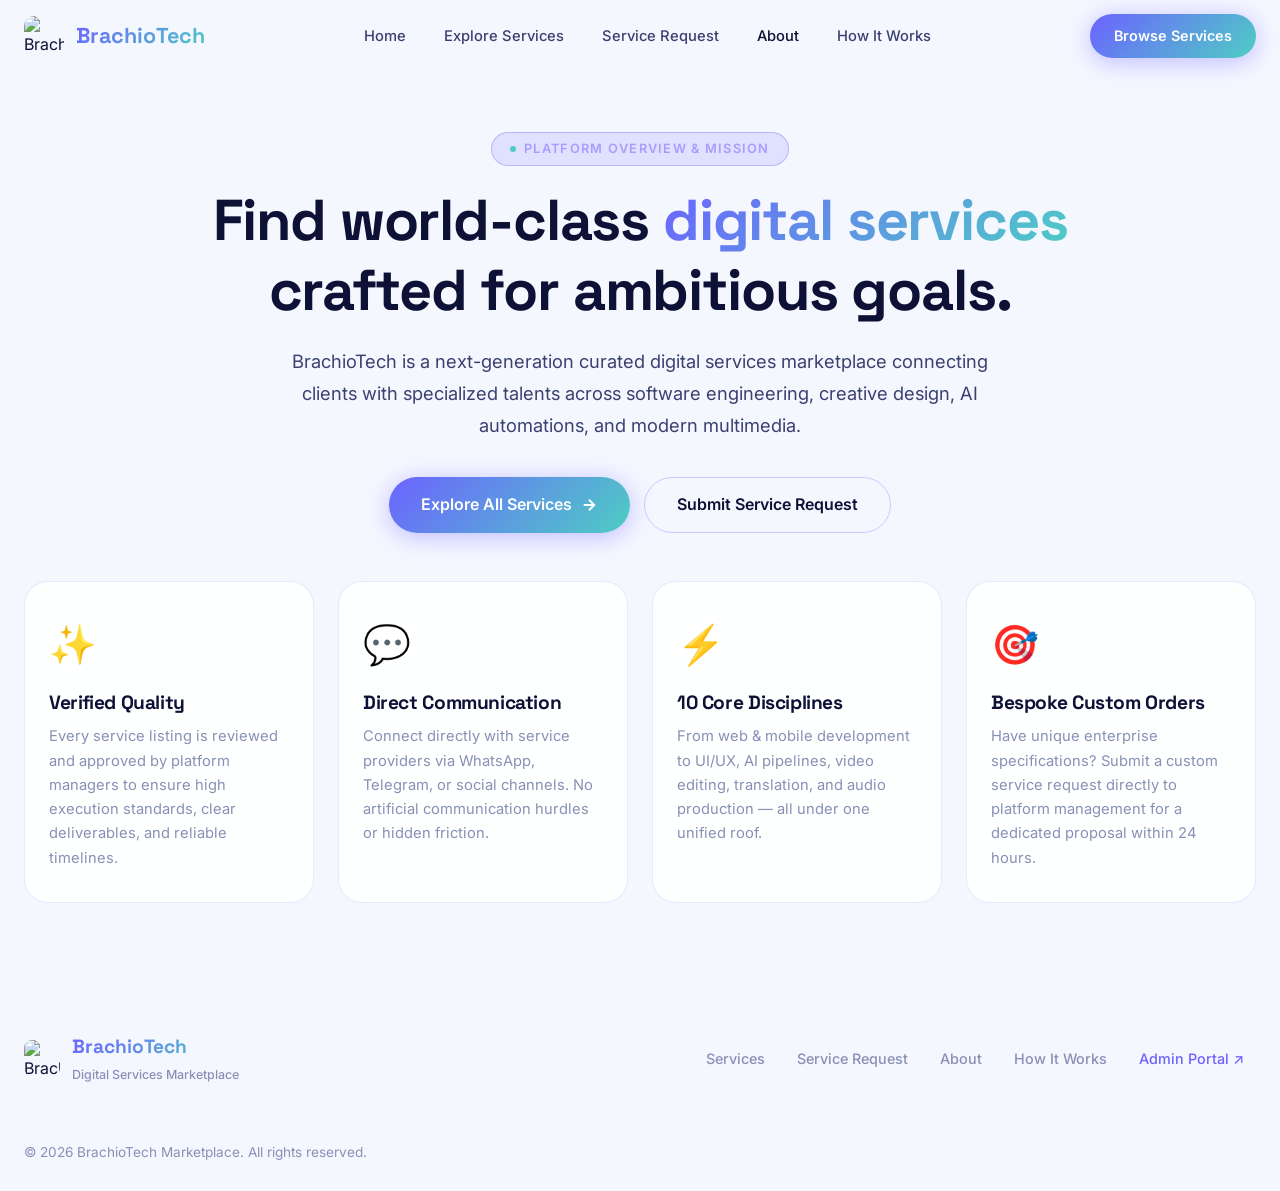
==== about.html @ 7cf4ece7 "Add files via upload" ====
<!DOCTYPE html>
<html lang="en" data-theme="dark">
<head>
  <meta charset="UTF-8" />
  <meta name="viewport" content="width=device-width, initial-scale=1.0" />
  <meta name="description" content="About BrachioTech — The Curated Marketplace for World-Class Digital Services." />
  <title>About Platform — BrachioTech Marketplace</title>
  <link rel="icon" href="https://pub-883a584e9ef74dd49406555abdddfff2.r2.dev/IMG-20260903-WA0000.png" type="image/png" />
  <link rel="stylesheet" href="css/style.css" />
  <script type="importmap">
  {
    "imports": {
      "@supabase/supabase-js": "https://cdn.jsdelivr.net/npm/@supabase/supabase-js@2/+esm"
    }
  }
  </script>
  <style>
    .about-hero {
      padding: calc(var(--nav-height) + 60px) 0 80px;
      text-align: center;
      position: relative;
    }
    .about-lead-title {
      font-size: clamp(2.2rem, 5vw, 3.6rem);
      font-weight: 800;
      line-height: 1.2;
      margin-bottom: 20px;
    }
    .about-lead-text {
      font-size: 1.15rem;
      color: var(--text-secondary);
      max-width: 720px;
      margin: 0 auto 36px;
      line-height: 1.75;
    }
    .about-features-grid {
      display: grid;
      grid-template-columns: repeat(auto-fit, minmax(280px, 1fr));
      gap: 24px;
      margin-top: 48px;
    }
    .about-feature-box {
      background: var(--bg-card);
      border: var(--border-glass);
      border-radius: var(--radius-lg);
      padding: 32px 24px;
      text-align: left;
      transition: transform 0.2s, box-shadow 0.2s;
    }
    .about-feature-box:hover {
      transform: translateY(-4px);
      box-shadow: var(--shadow-lg);
      border-color: var(--accent-primary);
    }
    .about-feature-icon {
      font-size: 2.4rem;
      margin-bottom: 16px;
      display: inline-block;
    }
    .about-feature-title {
      font-size: 1.2rem;
      font-weight: 700;
      color: var(--text-primary);
      margin-bottom: 10px;
    }
    .about-feature-desc {
      font-size: 0.92rem;
      color: var(--text-muted);
      line-height: 1.65;
    }
  </style>
</head>
<body>

<!-- Navbar -->
<nav class="navbar" id="navbar" role="navigation" aria-label="Main navigation">
  <div class="container">
    <a href="index.html" class="nav-logo" aria-label="BrachioTech Marketplace">
      <img src="https://pub-883a584e9ef74dd49406555abdddfff2.r2.dev/IMG-20260903-WA0000.png"
           alt="BrachioTech Logo" width="40" height="40" loading="eager" />
      <span class="nav-logo-text">BrachioTech</span>
    </a>

    <ul class="nav-links" role="list">
      <li><a href="index.html"              class="nav-link" id="nav-home">Home</a></li>
      <li><a href="index.html#services"     class="nav-link" id="nav-services">Explore Services</a></li>
      <li><a href="index.html#custom-order" class="nav-link" id="nav-custom">Service Request</a></li>
      <li><a href="about.html"              class="nav-link active" id="nav-about">About</a></li>
      <li><a href="index.html#how-it-works" class="nav-link" id="nav-process">How It Works</a></li>
    </ul>

    <div class="nav-actions">
      <a href="index.html#services" class="btn btn-primary btn-sm nav-cta">Browse Services</a>
      <button class="hamburger" id="hamburger" aria-label="Toggle menu" aria-expanded="false" aria-controls="nav-drawer">
        <span></span><span></span><span></span>
      </button>
    </div>
  </div>
</nav>

<!-- Mobile Drawer -->
<div class="nav-drawer" id="nav-drawer" aria-label="Mobile navigation">
  <a href="index.html"              class="nav-link">Home</a>
  <a href="index.html#services"     class="nav-link">Explore Services</a>
  <a href="index.html#custom-order" class="nav-link">Service Request</a>
  <a href="about.html"              class="nav-link active">About</a>
  <a href="index.html#how-it-works" class="nav-link">How It Works</a>
</div>

<!-- Main Content -->
<main>
  <section class="about-hero">
    <div class="container">
      <div class="hero-badge" style="margin-bottom: 20px;">
        <span class="hero-badge-dot"></span>
        Platform Overview &amp; Mission
      </div>

      <h1 class="about-lead-title">
        Find world-class <span class="gradient-text">digital services</span><br>
        crafted for ambitious goals.
      </h1>

      <p class="about-lead-text">
        BrachioTech is a next-generation curated digital services marketplace connecting clients with specialized talents across software engineering, creative design, AI automations, and modern multimedia.
      </p>

      <div style="display:flex; gap:14px; justify-content:center; flex-wrap:wrap;">
        <a href="index.html#services" class="btn btn-primary">
          Explore All Services
          <svg width="18" height="18" viewBox="0 0 24 24" fill="none" stroke="currentColor" stroke-width="2.5"><path d="M5 12h14M12 5l7 7-7 7"/></svg>
        </a>
        <a href="index.html#custom-order" class="btn btn-outline">
          Submit Service Request
        </a>
      </div>

      <!-- Feature Grid -->
      <div class="about-features-grid">
        <div class="about-feature-box">
          <span class="about-feature-icon">✨</span>
          <h3 class="about-feature-title">Verified Quality</h3>
          <p class="about-feature-desc">Every service listing is reviewed and approved by platform managers to ensure high execution standards, clear deliverables, and reliable timelines.</p>
        </div>

        <div class="about-feature-box">
          <span class="about-feature-icon">💬</span>
          <h3 class="about-feature-title">Direct Communication</h3>
          <p class="about-feature-desc">Connect directly with service providers via WhatsApp, Telegram, or social channels. No artificial communication hurdles or hidden friction.</p>
        </div>

        <div class="about-feature-box">
          <span class="about-feature-icon">⚡</span>
          <h3 class="about-feature-title">10 Core Disciplines</h3>
          <p class="about-feature-desc">From web &amp; mobile development to UI/UX, AI pipelines, video editing, translation, and audio production — all under one unified roof.</p>
        </div>

        <div class="about-feature-box">
          <span class="about-feature-icon">🎯</span>
          <h3 class="about-feature-title">Bespoke Custom Orders</h3>
          <p class="about-feature-desc">Have unique enterprise specifications? Submit a custom service request directly to platform management for a dedicated proposal within 24 hours.</p>
        </div>
      </div>
    </div>
  </section>
</main>

<!-- Footer -->
<footer role="contentinfo">
  <div class="container">
    <div class="footer-main">
      <div class="footer-brand">
        <img src="https://pub-883a584e9ef74dd49406555abdddfff2.r2.dev/IMG-20260903-WA0000.png"
             alt="BrachioTech Logo" class="footer-logo" width="36" height="36" loading="lazy" />
        <div>
          <span class="footer-brand-name">BrachioTech</span>
          <div class="footer-tagline">Digital Services Marketplace</div>
        </div>
      </div>

      <nav class="footer-nav" aria-label="Footer navigation">
        <a href="index.html#services">Services</a>
        <a href="index.html#custom-order">Service Request</a>
        <a href="about.html">About</a>
        <a href="index.html#how-it-works">How It Works</a>
        <a href="admin-login.html" style="color: var(--accent-primary);">Admin Portal ↗</a>
      </nav>
    </div>

    <div class="footer-divider"></div>
    <div class="footer-bottom">
      <span class="footer-copy">© 2026 BrachioTech Marketplace. All rights reserved.</span>
    </div>
  </div>
</footer>

<script src="js/theme.js"></script>
<script src="js/main.js" defer></script>
</body>
</html>
---- css/style.css ----
/* ==========================================
   NeuralWorks — Global CSS Design System
   ========================================== */

@import url('https://fonts.googleapis.com/css2?family=Inter:wght@300;400;500;600;700;800;900&family=Space+Grotesk:wght@300;400;500;600;700&display=swap');

/* ---- CSS Custom Properties ---- */
:root {
  /* Colors — Dark Theme (default) */
  --bg-primary: #050818;
  --bg-secondary: #0a0f2e;
  --bg-card: rgba(255, 255, 255, 0.04);
  --bg-card-hover: rgba(255, 255, 255, 0.08);
  --bg-glass: rgba(255, 255, 255, 0.06);
  --bg-glass-border: rgba(255, 255, 255, 0.1);

  --text-primary: #f0f4ff;
  --text-secondary: #9aa3c2;
  --text-muted: #5a6480;
  --text-accent: #7b8fff;

  --accent-primary: #6c63ff;
  --accent-secondary: #4ecdc4;
  --accent-tertiary: #ff6b6b;
  --accent-gold: #ffd700;

  --gradient-hero: linear-gradient(135deg, #6c63ff 0%, #4ecdc4 50%, #ff6b6b 100%);
  --gradient-primary: linear-gradient(135deg, #6c63ff, #4ecdc4);
  --gradient-card: linear-gradient(135deg, rgba(108, 99, 255, 0.15), rgba(78, 205, 196, 0.05));
  --gradient-text: linear-gradient(135deg, #6c63ff, #4ecdc4);

  --shadow-sm: 0 2px 8px rgba(0, 0, 0, 0.3);
  --shadow-md: 0 8px 32px rgba(0, 0, 0, 0.4);
  --shadow-lg: 0 20px 60px rgba(0, 0, 0, 0.5);
  --shadow-glow: 0 0 40px rgba(108, 99, 255, 0.3);
  --shadow-glow-sm: 0 0 20px rgba(108, 99, 255, 0.2);

  --border-glass: 1px solid rgba(255, 255, 255, 0.1);
  --border-accent: 1px solid rgba(108, 99, 255, 0.4);

  --radius-sm: 8px;
  --radius-md: 16px;
  --radius-lg: 24px;
  --radius-xl: 32px;
  --radius-full: 9999px;

  --transition-fast: 0.2s ease;
  --transition-base: 0.35s ease;
  --transition-slow: 0.6s ease;

  --nav-height: 72px;
  --section-padding: 100px;

  --font-primary: 'Inter', sans-serif;
  --font-display: 'Space Grotesk', sans-serif;
}

/* ---- Light Theme ---- */
[data-theme="light"] {
  --bg-primary: #f5f7ff;
  --bg-secondary: #eef0fc;
  --bg-card: rgba(255, 255, 255, 0.85);
  --bg-card-hover: rgba(255, 255, 255, 0.95);
  --bg-glass: rgba(255, 255, 255, 0.7);
  --bg-glass-border: rgba(108, 99, 255, 0.15);

  --text-primary: #0d1136;
  --text-secondary: #3a4170;
  --text-muted: #8890b5;
  --text-accent: #6c63ff;

  --shadow-sm: 0 2px 8px rgba(108, 99, 255, 0.1);
  --shadow-md: 0 8px 32px rgba(108, 99, 255, 0.15);
  --shadow-lg: 0 20px 60px rgba(108, 99, 255, 0.2);
  --shadow-glow: 0 0 40px rgba(108, 99, 255, 0.2);

  --border-glass: 1px solid rgba(108, 99, 255, 0.15);
  --bg-card: rgba(255, 255, 255, 0.9);
}

/* ---- Reset & Base ---- */
*, *::before, *::after {
  box-sizing: border-box;
  margin: 0;
  padding: 0;
}

html {
  scroll-behavior: smooth;
  font-size: 16px;
  overflow-x: hidden;
}

body {
  font-family: var(--font-primary);
  background: var(--bg-primary);
  color: var(--text-primary);
  line-height: 1.6;
  overflow-x: hidden;
  transition: background 0.4s ease, color 0.4s ease;
  min-height: 100vh;
}

img {
  max-width: 100%;
  height: auto;
  display: block;
}

a {
  text-decoration: none;
  color: inherit;
}

button {
  cursor: pointer;
  border: none;
  outline: none;
  font-family: inherit;
}

ul, ol {
  list-style: none;
}

/* ---- Typography ---- */
h1, h2, h3, h4, h5, h6 {
  font-family: var(--font-display);
  font-weight: 700;
  line-height: 1.2;
  letter-spacing: -0.02em;
}

.gradient-text {
  background: var(--gradient-text);
  -webkit-background-clip: text;
  -webkit-text-fill-color: transparent;
  background-clip: text;
}

/* ---- Layout Utilities ---- */
.container {
  width: 100%;
  max-width: 1280px;
  margin: 0 auto;
  padding: 0 24px;
}

.section {
  padding: var(--section-padding) 0;
}

.section-header {
  text-align: center;
  margin-bottom: 64px;
}

.section-tag {
  display: inline-flex;
  align-items: center;
  gap: 8px;
  background: rgba(108, 99, 255, 0.15);
  border: 1px solid rgba(108, 99, 255, 0.3);
  color: var(--accent-primary);
  font-size: 0.8rem;
  font-weight: 600;
  letter-spacing: 0.08em;
  text-transform: uppercase;
  padding: 6px 16px;
  border-radius: var(--radius-full);
  margin-bottom: 20px;
}

.section-title {
  font-size: clamp(2rem, 4vw, 3rem);
  color: var(--text-primary);
  margin-bottom: 16px;
}

.section-subtitle {
  font-size: 1.1rem;
  color: var(--text-secondary);
  max-width: 560px;
  margin: 0 auto;
}

/* ---- Buttons ---- */
.btn {
  display: inline-flex;
  align-items: center;
  justify-content: center;
  gap: 8px;
  padding: 14px 32px;
  border-radius: var(--radius-full);
  font-size: 1rem;
  font-weight: 600;
  font-family: var(--font-primary);
  transition: all var(--transition-base);
  position: relative;
  overflow: hidden;
  white-space: nowrap;
}

.btn::before {
  content: '';
  position: absolute;
  inset: 0;
  background: rgba(255,255,255,0.12);
  opacity: 0;
  transition: opacity var(--transition-fast);
}

.btn:hover::before {
  opacity: 1;
}

.btn-primary {
  background: var(--gradient-primary);
  color: #fff;
  box-shadow: 0 4px 24px rgba(108, 99, 255, 0.4);
}

.btn-primary:hover {
  transform: translateY(-2px);
  box-shadow: 0 8px 32px rgba(108, 99, 255, 0.6);
}

.btn-outline {
  background: transparent;
  border: 1px solid rgba(255,255,255,0.2);
  color: var(--text-primary);
}

[data-theme="light"] .btn-outline {
  border-color: rgba(108, 99, 255, 0.3);
}

.btn-outline:hover {
  border-color: var(--accent-primary);
  color: var(--accent-primary);
  transform: translateY(-2px);
}

.btn-sm {
  padding: 10px 24px;
  font-size: 0.9rem;
}

/* ---- Glass Card ---- */
.glass-card {
  background: var(--bg-glass);
  border: var(--border-glass);
  backdrop-filter: blur(20px);
  -webkit-backdrop-filter: blur(20px);
  border-radius: var(--radius-lg);
}

/* ============================================
   NAVIGATION
   ============================================ */
.navbar {
  position: fixed;
  top: 0;
  left: 0;
  right: 0;
  z-index: 1000;
  height: var(--nav-height);
  display: flex;
  align-items: center;
  transition: transform 0.35s cubic-bezier(0.16, 1, 0.3, 1), background var(--transition-base), border-color var(--transition-base), box-shadow var(--transition-base);
}

.navbar.navbar-hidden {
  transform: translateY(-100%);
}

.navbar.scrolled {
  background: rgba(5, 8, 24, 0.85);
  backdrop-filter: blur(24px);
  -webkit-backdrop-filter: blur(24px);
  border-bottom: 1px solid rgba(255,255,255,0.06);
  box-shadow: 0 4px 24px rgba(0,0,0,0.3);
}

[data-theme="light"] .navbar.scrolled {
  background: rgba(245, 247, 255, 0.85);
  border-bottom: 1px solid rgba(108, 99, 255, 0.1);
}

.navbar .container {
  display: flex;
  align-items: center;
  justify-content: space-between;
  gap: 24px;
}

.nav-logo {
  display: flex;
  align-items: center;
  gap: 12px;
  flex-shrink: 0;
  text-decoration: none;
}

.nav-logo img {
  width: 40px;
  height: 40px;
  border-radius: 10px;
  object-fit: contain;
}

.nav-logo-text {
  font-family: var(--font-display);
  font-size: 1.35rem;
  font-weight: 700;
  background: var(--gradient-text);
  -webkit-background-clip: text;
  -webkit-text-fill-color: transparent;
  background-clip: text;
}

.nav-links {
  display: flex;
  align-items: center;
  gap: 6px;
  list-style: none;
  margin: 0;
  padding: 0;
  flex-wrap: nowrap;
}

.nav-link {
  padding: 8px 16px;
  border-radius: var(--radius-full);
  color: var(--text-secondary);
  font-size: 0.92rem;
  font-weight: 500;
  transition: all var(--transition-fast);
  position: relative;
  background: none;
  white-space: nowrap;
  text-decoration: none;
}

.nav-link:hover,
.nav-link.active {
  color: var(--text-primary);
  background: rgba(255,255,255,0.07);
}

.nav-link.settings-link {
  display: flex;
  align-items: center;
  gap: 6px;
}

.nav-actions {
  display: flex;
  align-items: center;
  gap: 12px;
}

.nav-cta {
  padding: 10px 24px;
  font-size: 0.9rem;
}

/* ---- Auth in Navigation ---- */
.auth-container {
  display: inline-flex;
  align-items: center;
}

.auth-login-btn {
  display: inline-flex;
  align-items: center;
  gap: 8px;
  background: rgba(255, 255, 255, 0.05);
  border: 1px solid rgba(255, 255, 255, 0.15);
  color: var(--text-primary);
  font-weight: 500;
  cursor: pointer;
  transition: all var(--transition-fast);
}

.auth-login-btn:hover {
  background: rgba(255, 255, 255, 0.1);
  border-color: rgba(255, 255, 255, 0.3);
  transform: translateY(-1px);
}

.google-icon {
  flex-shrink: 0;
}

.auth-user-menu {
  display: flex;
  align-items: center;
  gap: 8px;
}

.auth-user-badge {
  display: inline-flex;
  align-items: center;
  gap: 8px;
  padding: 4px 12px 4px 6px;
  background: rgba(255, 255, 255, 0.06);
  border: 1px solid rgba(255, 255, 255, 0.1);
  border-radius: var(--radius-full);
}

.auth-user-avatar {
  width: 26px;
  height: 26px;
  border-radius: 50%;
  object-fit: cover;
  border: 1.5px solid var(--accent-primary);
}

.auth-user-name {
  font-size: 0.85rem;
  font-weight: 600;
  color: var(--text-primary);
  max-width: 110px;
  white-space: nowrap;
  overflow: hidden;
  text-overflow: ellipsis;
}

.auth-logout-btn {
  cursor: pointer;
  padding: 6px 12px;
  font-size: 0.82rem;
  color: var(--text-secondary);
  border-color: rgba(255, 255, 255, 0.12);
  gap: 6px;
}

.auth-logout-btn:hover {
  color: #ff6b6b;
  border-color: rgba(255, 107, 107, 0.3);
  background: rgba(255, 107, 107, 0.08);
}

.auth-admin-link {
  font-size: 0.82rem;
  padding: 6px 12px;
  background: rgba(108, 99, 255, 0.12);
  border-color: rgba(108, 99, 255, 0.3);
  color: var(--accent-primary);
  text-decoration: none;
}

.auth-admin-link:hover {
  background: rgba(108, 99, 255, 0.25);
  color: #fff;
}

/* Hamburger */
.hamburger {
  display: none;
  flex-direction: column;
  justify-content: center;
  align-items: center;
  gap: 5px;
  background: none;
  border: none;
  padding: 8px;
  border-radius: 8px;
  cursor: pointer;
  transition: background var(--transition-fast);
  z-index: 1001;
}

.hamburger:hover {
  background: rgba(255,255,255,0.08);
}

.hamburger span {
  display: block;
  width: 22px;
  height: 2px;
  background: var(--text-primary);
  border-radius: 2px;
  transition: all var(--transition-base);
}

.hamburger.open span:nth-child(1) { transform: translateY(7px) rotate(45deg); }
.hamburger.open span:nth-child(2) { opacity: 0; transform: scaleX(0); }
.hamburger.open span:nth-child(3) { transform: translateY(-7px) rotate(-45deg); }

/* Mobile Nav Drawer */
.nav-drawer {
  position: fixed;
  top: var(--nav-height);
  left: 0;
  right: 0;
  background: rgba(5, 8, 24, 0.98);
  backdrop-filter: blur(28px);
  -webkit-backdrop-filter: blur(28px);
  border-bottom: 1px solid var(--border-subtle);
  padding: 20px 24px 28px;
  display: none;
  flex-direction: column;
  gap: 8px;
  z-index: 999;
  transform: translateY(-15px);
  opacity: 0;
  pointer-events: none;
  transition: transform 0.28s cubic-bezier(0.16, 1, 0.3, 1), opacity 0.25s ease;
  box-shadow: 0 20px 40px rgba(0, 0, 0, 0.5);
}

[data-theme="light"] .nav-drawer {
  background: rgba(245, 247, 255, 0.98);
}

.nav-drawer.open {
  transform: translateY(0);
  opacity: 1;
  pointer-events: all;
}

.nav-drawer .nav-link {
  display: flex;
  align-items: center;
  gap: 12px;
  padding: 13px 18px;
  border-radius: var(--radius-md);
  font-size: 1rem;
  font-weight: 600;
  color: var(--text-primary);
  background: rgba(255, 255, 255, 0.03);
  border: 1px solid rgba(255, 255, 255, 0.05);
  text-decoration: none;
  transition: all 0.2s;
}

.nav-drawer .nav-link:hover,
.nav-drawer .nav-link.active {
  background: rgba(108, 99, 255, 0.15);
  border-color: var(--accent-primary);
  color: #fff;
}

/* Responsive Navigation Bar Rules */
@media (max-width: 992px) {
  .nav-links {
    display: none !important;
  }
  .nav-actions .nav-cta {
    display: none !important;
  }
  .nav-actions .auth-container {
    display: none !important;
  }
  .hamburger {
    display: flex !important;
  }
  .nav-drawer {
    display: flex;
  }
}

/* ============================================
   HORIZONTAL CATEGORY STRIP (SLEEK & TRANSPARENT)
   ============================================ */
.marketplace-categories-bar-wrap {
  width: 100%;
  position: relative;
  background: transparent;
  padding: 10px 0 20px;
  display: flex;
  align-items: center;
  justify-content: center;
  overflow: hidden;
}

.category-scroll-container {
  position: relative;
  width: 100%;
  max-width: 1280px;
  margin: 0 auto;
  display: flex;
  align-items: center;
  gap: 8px;
  padding: 0 12px;
  overflow: hidden;
}

.category-scroll-strip {
  display: flex;
  align-items: center;
  gap: 10px;
  overflow-x: auto;
  overflow-y: hidden;
  scroll-behavior: smooth;
  -webkit-overflow-scrolling: touch;
  scrollbar-width: none;
  -ms-overflow-style: none;
  padding: 8px 16px;
  scroll-padding: 0 24px;
  width: 100%;
  background: transparent;
  cursor: grab;
}

.category-scroll-strip:active {
  cursor: grabbing;
}

.category-scroll-strip::before {
  content: '';
  flex: 0 0 4px;
  height: 1px;
}

.category-scroll-strip::after {
  content: '';
  flex: 0 0 20px;
  height: 1px;
}

.category-scroll-strip::-webkit-scrollbar {
  display: none;
}

.category-strip-btn {
  display: inline-flex;
  align-items: center;
  gap: 8px;
  padding: 10px 20px;
  border-radius: var(--radius-full);
  background: rgba(255, 255, 255, 0.05);
  border: 1px solid rgba(255, 255, 255, 0.12);
  color: var(--text-secondary);
  font-size: 0.92rem;
  font-weight: 500;
  font-family: inherit;
  white-space: nowrap;
  cursor: pointer;
  flex-shrink: 0;
  transition: all 0.22s cubic-bezier(0.16, 1, 0.3, 1);
  user-select: none;
}

[data-theme="light"] .category-strip-btn {
  background: rgba(108, 99, 255, 0.05);
  border-color: rgba(108, 99, 255, 0.15);
}

.category-strip-btn:hover {
  background: rgba(255, 255, 255, 0.12);
  border-color: rgba(108, 99, 255, 0.4);
  color: var(--text-primary);
  transform: translateY(-2px);
}

.category-strip-btn.active {
  background: var(--gradient-primary);
  border-color: transparent;
  color: #ffffff;
  font-weight: 600;
  box-shadow: 0 4px 20px rgba(108, 99, 255, 0.45);
  transform: translateY(-1px);
}

.category-strip-icon {
  font-size: 1.1rem;
  line-height: 1;
}

/* Scroll Arrow Buttons for desktop */
.category-arrow-btn {
  display: flex;
  align-items: center;
  justify-content: center;
  width: 38px;
  height: 38px;
  border-radius: 50%;
  background: var(--bg-card);
  border: 1px solid var(--border-subtle);
  color: var(--text-primary);
  cursor: pointer;
  flex-shrink: 0;
  z-index: 2;
  transition: all 0.2s ease;
  box-shadow: 0 4px 14px rgba(0, 0, 0, 0.25);
}

.category-arrow-btn:hover {
  background: var(--accent-primary);
  color: #fff;
  border-color: var(--accent-primary);
  transform: scale(1.08);
}

@media (max-width: 768px) {
  .category-arrow-btn {
    display: none;
  }
  .category-scroll-strip {
    padding: 6px 16px;
    scroll-padding: 0 16px;
    gap: 8px;
  }
  .category-strip-btn {
    padding: 8px 16px;
    font-size: 0.86rem;
  }
}

/* ============================================
   FIRST-TIME / 10% WELCOME INTRO MODAL
   ============================================ */
.intro-modal-backdrop {
  position: fixed;
  inset: 0;
  background: rgba(2, 4, 15, 0.82);
  backdrop-filter: blur(14px);
  -webkit-backdrop-filter: blur(14px);
  z-index: 10000;
  display: flex;
  align-items: center;
  justify-content: center;
  padding: 20px;
  opacity: 0;
  pointer-events: none;
  transition: opacity 0.35s cubic-bezier(0.16, 1, 0.3, 1);
}

.intro-modal-backdrop.show {
  opacity: 1;
  pointer-events: all;
}

.intro-modal-card {
  position: relative;
  background: var(--bg-card);
  border: 1px solid rgba(108, 99, 255, 0.35);
  border-radius: 28px;
  padding: 40px 32px 36px;
  max-width: 520px;
  width: 100%;
  text-align: center;
  box-shadow: 0 25px 60px rgba(0, 0, 0, 0.7), 0 0 50px rgba(108, 99, 255, 0.25);
  transform: scale(0.92) translateY(20px);
  transition: transform 0.35s cubic-bezier(0.16, 1, 0.3, 1);
}

.intro-modal-backdrop.show .intro-modal-card {
  transform: scale(1) translateY(0);
}

.intro-modal-close {
  position: absolute;
  top: 16px;
  right: 18px;
  background: rgba(255, 255, 255, 0.08);
  border: 1px solid rgba(255, 255, 255, 0.12);
  color: var(--text-secondary);
  font-size: 1.5rem;
  line-height: 1;
  width: 34px;
  height: 34px;
  border-radius: 50%;
  cursor: pointer;
  display: flex;
  align-items: center;
  justify-content: center;
  transition: all 0.2s;
}

.intro-modal-close:hover {
  background: rgba(255, 107, 107, 0.2);
  color: #ff6b6b;
  border-color: rgba(255, 107, 107, 0.4);
}

.intro-modal-logo-wrap {
  margin: 0 auto 16px;
  width: 72px;
  height: 72px;
  border-radius: 20px;
  background: rgba(108, 99, 255, 0.12);
  border: 1px solid rgba(108, 99, 255, 0.3);
  display: flex;
  align-items: center;
  justify-content: center;
  padding: 10px;
}

.intro-modal-logo {
  width: 100%;
  height: 100%;
  object-fit: contain;
}

.intro-modal-title {
  font-size: 1.7rem;
  font-weight: 800;
  color: var(--text-primary);
  margin-bottom: 14px;
  line-height: 1.25;
}

.intro-modal-text {
  font-size: 0.96rem;
  color: var(--text-secondary);
  line-height: 1.65;
  margin-bottom: 24px;
}

.intro-modal-features {
  display: flex;
  flex-wrap: wrap;
  justify-content: center;
  gap: 10px;
  margin-bottom: 28px;
}

.intro-feature-pill {
  font-size: 0.82rem;
  font-weight: 600;
  padding: 6px 14px;
  border-radius: var(--radius-full);
  background: rgba(108, 99, 255, 0.1);
  border: 1px solid rgba(108, 99, 255, 0.25);
  color: var(--accent-secondary);
}

.intro-modal-btn {
  width: 100%;
  padding: 15px 28px;
  font-size: 1.05rem;
  font-weight: 700;
  border-radius: var(--radius-full);
  background: var(--gradient-primary);
  color: #ffffff;
  border: none;
  cursor: pointer;
  box-shadow: 0 6px 28px rgba(108, 99, 255, 0.5);
  transition: all 0.2s ease;
  display: flex;
  align-items: center;
  justify-content: center;
  gap: 10px;
}

.intro-modal-btn:hover {
  transform: translateY(-2px);
  box-shadow: 0 10px 34px rgba(108, 99, 255, 0.65);
}

/* ============================================
   HERO SECTION
   ============================================ */
#hero {
  position: relative;
  display: flex;
  align-items: center;
  justify-content: center;
  overflow: hidden;
  padding: calc(var(--nav-height) + 32px) 0 36px;
}

#particles-canvas {
  position: absolute;
  inset: 0;
  z-index: 2;
  pointer-events: none;
}

.hero-bg-gradient {
  position: absolute;
  inset: 0;
  background:
    radial-gradient(ellipse 80% 60% at 50% 0%, rgba(108,99,255,0.25) 0%, transparent 60%),
    radial-gradient(ellipse 60% 40% at 80% 80%, rgba(78,205,196,0.15) 0%, transparent 50%),
    radial-gradient(ellipse 40% 30% at 10% 90%, rgba(255,107,107,0.1) 0%, transparent 50%);
  z-index: 1;
}

.hero-content {
  position: relative;
  z-index: 10;
  text-align: center;
  max-width: 860px;
  margin: 0 auto;
  padding: 0 24px;
}

.hero-logo {
  width: 100px;
  height: 100px;
  object-fit: contain;
  border-radius: 24px;
  margin: 0 auto 32px;
  filter: drop-shadow(0 0 30px rgba(108, 99, 255, 0.5));
  animation: heroLogoPulse 3s ease-in-out infinite;
}

@keyframes heroLogoPulse {
  0%, 100% { filter: drop-shadow(0 0 30px rgba(108, 99, 255, 0.5)); }
  50% { filter: drop-shadow(0 0 50px rgba(108, 99, 255, 0.8)); }
}

.hero-badge {
  display: inline-flex;
  align-items: center;
  gap: 8px;
  background: rgba(108, 99, 255, 0.15);
  border: 1px solid rgba(108, 99, 255, 0.35);
  color: #a89cff;
  font-size: 0.8rem;
  font-weight: 600;
  letter-spacing: 0.1em;
  text-transform: uppercase;
  padding: 6px 18px;
  border-radius: var(--radius-full);
  margin-bottom: 28px;
  animation: fadeInDown 0.8s ease 0.2s both;
}

.hero-badge-dot {
  width: 6px;
  height: 6px;
  background: var(--accent-secondary);
  border-radius: 50%;
  animation: dotPulse 2s ease-in-out infinite;
}

@keyframes dotPulse {
  0%, 100% { opacity: 1; transform: scale(1); }
  50% { opacity: 0.5; transform: scale(1.5); }
}

.hero-title {
  font-size: clamp(2.4rem, 6vw, 4.5rem);
  line-height: 1.1;
  color: var(--text-primary);
  margin-bottom: 24px;
  animation: fadeInUp 0.8s ease 0.3s both;
}

.hero-subtitle {
  font-size: clamp(1rem, 2.5vw, 1.25rem);
  color: var(--text-secondary);
  margin-bottom: 48px;
  animation: fadeInUp 0.8s ease 0.5s both;
  font-weight: 400;
  max-width: 640px;
  margin-left: auto;
  margin-right: auto;
}

.hero-cta-group {
  display: flex;
  align-items: center;
  justify-content: center;
  gap: 16px;
  flex-wrap: wrap;
  animation: fadeInUp 0.8s ease 0.6s both;
  margin-bottom: 56px;
}

.btn-hero {
  padding: 18px 48px;
  font-size: 1.1rem;
  background: var(--gradient-primary);
  color: #fff;
  border-radius: var(--radius-full);
  font-weight: 700;
  box-shadow: 0 8px 40px rgba(108, 99, 255, 0.5);
  transition: all var(--transition-base);
  position: relative;
  overflow: hidden;
}

.btn-hero::after {
  content: '';
  position: absolute;
  inset: 0;
  background: linear-gradient(135deg, rgba(255,255,255,0.2), transparent);
  opacity: 0;
  transition: opacity var(--transition-fast);
}

.btn-hero:hover {
  transform: translateY(-4px) scale(1.02);
  box-shadow: 0 16px 60px rgba(108, 99, 255, 0.7);
}

.btn-hero:hover::after {
  opacity: 1;
}

/* Hero Trust Badges */
.hero-trust-badges {
  display: flex;
  align-items: center;
  justify-content: center;
  gap: 24px;
  flex-wrap: wrap;
  animation: fadeInUp 0.8s ease 0.8s both;
}

.trust-badge {
  display: inline-flex;
  align-items: center;
  gap: 7px;
  font-size: 0.82rem;
  color: var(--text-muted);
  font-weight: 500;
}

.trust-badge svg {
  color: var(--accent-secondary);
  flex-shrink: 0;
}

.hero-scroll-indicator {
  position: absolute;
  bottom: 40px;
  left: 50%;
  transform: translateX(-50%);
  display: flex;
  flex-direction: column;
  align-items: center;
  gap: 8px;
  color: var(--text-muted);
  font-size: 0.8rem;
  animation: scrollBounce 2s ease-in-out infinite;
  z-index: 10;
}

.scroll-mouse {
  width: 24px;
  height: 38px;
  border: 2px solid var(--text-muted);
  border-radius: 12px;
  position: relative;
}

.scroll-mouse::after {
  content: '';
  position: absolute;
  top: 6px;
  left: 50%;
  transform: translateX(-50%);
  width: 4px;
  height: 8px;
  background: var(--text-muted);
  border-radius: 2px;
  animation: scrollWheel 2s ease-in-out infinite;
}

@keyframes scrollWheel {
  0% { opacity: 1; transform: translateX(-50%) translateY(0); }
  100% { opacity: 0; transform: translateX(-50%) translateY(14px); }
}

@keyframes scrollBounce {
  0%, 100% { transform: translateX(-50%) translateY(0); }
  50% { transform: translateX(-50%) translateY(8px); }
}

/* ============================================
   SERVICES (WHAT WE BUILD) SECTION
   ============================================ */
#services {
  background: var(--bg-secondary);
  position: relative;
  overflow: hidden;
}

#services::before {
  content: '';
  position: absolute;
  top: 0; left: 0; right: 0;
  height: 1px;
  background: linear-gradient(90deg, transparent, rgba(108,99,255,0.5), transparent);
}

.services-what-grid {
  display: grid;
  grid-template-columns: repeat(2, 1fr);
  gap: 28px;
}

.what-card {
  background: var(--bg-card);
  border: var(--border-glass);
  border-radius: var(--radius-lg);
  padding: 36px;
  display: flex;
  flex-direction: column;
  gap: 20px;
  transition: all var(--transition-base);
  position: relative;
  overflow: hidden;
}

.what-card::before {
  content: '';
  position: absolute;
  inset: 0;
  background: var(--gradient-card);
  opacity: 0;
  transition: opacity var(--transition-base);
  border-radius: inherit;
}

.what-card:hover {
  transform: translateY(-6px);
  border-color: rgba(108, 99, 255, 0.4);
  box-shadow: var(--shadow-lg), var(--shadow-glow);
}

.what-card:hover::before {
  opacity: 1;
}

.what-card-icon {
  width: 60px;
  height: 60px;
  background: rgba(108, 99, 255, 0.15);
  border: 1px solid rgba(108, 99, 255, 0.25);
  border-radius: var(--radius-md);
  display: flex;
  align-items: center;
  justify-content: center;
  color: var(--accent-primary);
  flex-shrink: 0;
  position: relative;
  z-index: 1;
  transition: all var(--transition-base);
}

.what-card:hover .what-card-icon {
  background: var(--gradient-primary);
  color: #fff;
  border-color: transparent;
  box-shadow: 0 8px 24px rgba(108, 99, 255, 0.4);
}

.what-card-content {
  flex: 1;
  position: relative;
  z-index: 1;
}

.what-card-content h3 {
  font-size: 1.3rem;
  font-weight: 700;
  color: var(--text-primary);
  margin-bottom: 12px;
}

.what-card-content p {
  font-size: 0.95rem;
  color: var(--text-secondary);
  line-height: 1.7;
  margin-bottom: 16px;
}

.what-card-tags {
  display: flex;
  gap: 8px;
  flex-wrap: wrap;
}

.what-card-tags span {
  padding: 4px 12px;
  background: rgba(108, 99, 255, 0.12);
  border: 1px solid rgba(108, 99, 255, 0.2);
  border-radius: var(--radius-full);
  font-size: 0.75rem;
  font-weight: 600;
  color: var(--text-accent);
  letter-spacing: 0.03em;
}

.what-card-cta {
  position: relative;
  z-index: 1;
  font-size: 0.9rem;
  font-weight: 600;
  color: var(--accent-primary);
  display: inline-flex;
  align-items: center;
  gap: 4px;
  transition: gap var(--transition-fast);
  width: fit-content;
}

.what-card:hover .what-card-cta {
  gap: 8px;
}

/* ============================================
   PACKAGES SECTION
   ============================================ */
.packages-section {
  background: var(--bg-primary);
  position: relative;
  overflow: hidden;
}

.packages-section::before {
  content: '';
  position: absolute;
  top: -200px; right: -200px;
  width: 600px; height: 600px;
  background: radial-gradient(circle, rgba(108, 99, 255, 0.08) 0%, transparent 70%);
  border-radius: 50%;
  pointer-events: none;
}

.packages-section::after {
  content: '';
  position: absolute;
  bottom: -200px; left: -200px;
  width: 500px; height: 500px;
  background: radial-gradient(circle, rgba(78, 205, 196, 0.06) 0%, transparent 70%);
  border-radius: 50%;
  pointer-events: none;
}

.packages-grid {
  display: grid;
  grid-template-columns: repeat(4, 1fr);
  gap: 24px;
  align-items: start;
  margin-bottom: 64px;
}

.package-card {
  background: var(--bg-card);
  border: var(--border-glass);
  border-radius: var(--radius-lg);
  padding: 36px 28px;
  display: flex;
  flex-direction: column;
  gap: 28px;
  transition: all var(--transition-base);
  position: relative;
  overflow: hidden;
}

.package-card:hover {
  transform: translateY(-6px);
  border-color: rgba(108, 99, 255, 0.35);
  box-shadow: var(--shadow-lg), var(--shadow-glow-sm);
}

/* Featured package */
.package-featured {
  background: linear-gradient(135deg, rgba(108, 99, 255, 0.12), rgba(78, 205, 196, 0.08));
  border-color: rgba(108, 99, 255, 0.4);
  box-shadow: 0 0 0 1px rgba(108, 99, 255, 0.2), var(--shadow-md);
}

.package-featured:hover {
  box-shadow: var(--shadow-lg), var(--shadow-glow);
  border-color: rgba(108, 99, 255, 0.6);
}

.package-featured::before {
  content: '';
  position: absolute;
  top: 0; left: 0; right: 0;
  height: 3px;
  background: var(--gradient-primary);
  border-radius: var(--radius-lg) var(--radius-lg) 0 0;
}

/* Custom package */
.package-custom {
  background: linear-gradient(135deg, rgba(255, 107, 107, 0.06), rgba(108, 99, 255, 0.08));
  border-color: rgba(255, 107, 107, 0.2);
}

.package-custom:hover {
  border-color: rgba(255, 107, 107, 0.4);
  box-shadow: var(--shadow-lg), 0 0 40px rgba(255, 107, 107, 0.2);
}

.package-popular-badge {
  position: absolute;
  top: -1px;
  right: 24px;
  background: var(--gradient-primary);
  color: #fff;
  font-size: 0.7rem;
  font-weight: 700;
  padding: 5px 14px;
  border-radius: 0 0 var(--radius-sm) var(--radius-sm);
  letter-spacing: 0.06em;
  text-transform: uppercase;
}

.package-header {
  display: flex;
  flex-direction: column;
  gap: 8px;
}

.package-name {
  font-family: var(--font-display);
  font-size: 1.4rem;
  font-weight: 700;
  color: var(--text-primary);
}

.package-tagline {
  font-size: 0.85rem;
  color: var(--text-muted);
  line-height: 1.4;
}

.package-price {
  display: flex;
  flex-direction: column;
  margin-top: 8px;
}

.price-from {
  font-size: 0.78rem;
  color: var(--text-muted);
  font-weight: 500;
  text-transform: uppercase;
  letter-spacing: 0.06em;
}

.price-value {
  font-family: var(--font-display);
  font-size: 2.6rem;
  font-weight: 800;
  background: var(--gradient-text);
  -webkit-background-clip: text;
  -webkit-text-fill-color: transparent;
  background-clip: text;
  line-height: 1.1;
}

.price-plus {
  font-size: 1.6rem;
}

.package-features {
  display: flex;
  flex-direction: column;
  gap: 12px;
  flex: 1;
}

.package-features li {
  display: flex;
  align-items: center;
  gap: 10px;
  font-size: 0.88rem;
  color: var(--text-secondary);
  line-height: 1.4;
}

.package-features li svg {
  color: var(--accent-secondary);
  flex-shrink: 0;
}

.package-btn {
  width: 100%;
  padding: 14px;
  font-size: 0.95rem;
}

/* Payment Methods */
.payment-methods {
  text-align: center;
  padding: 32px;
  background: var(--bg-card);
  border: var(--border-glass);
  border-radius: var(--radius-lg);
}

.payment-label {
  font-size: 0.85rem;
  color: var(--text-muted);
  font-weight: 500;
  margin-bottom: 20px;
  text-transform: uppercase;
  letter-spacing: 0.08em;
}

.payment-badges {
  display: flex;
  align-items: center;
  justify-content: center;
  gap: 20px;
  flex-wrap: wrap;
}

.payment-badge {
  display: inline-flex;
  align-items: center;
  gap: 8px;
  padding: 10px 20px;
  background: rgba(108, 99, 255, 0.1);
  border: 1px solid rgba(108, 99, 255, 0.2);
  border-radius: var(--radius-full);
  font-size: 0.88rem;
  font-weight: 600;
  color: var(--text-secondary);
  transition: all var(--transition-fast);
}

.payment-badge:hover {
  background: rgba(108, 99, 255, 0.2);
  border-color: rgba(108, 99, 255, 0.4);
  color: var(--accent-primary);
  transform: translateY(-2px);
}

/* ============================================
   HOW IT WORKS SECTION
   ============================================ */
#how-it-works {
  background: var(--bg-secondary);
  position: relative;
  overflow: hidden;
}

#how-it-works::before {
  content: '';
  position: absolute;
  top: 0; left: 0; right: 0;
  height: 1px;
  background: linear-gradient(90deg, transparent, rgba(108,99,255,0.5), transparent);
}

.steps-grid {
  display: flex;
  align-items: center;
  justify-content: center;
  gap: 0;
  flex-wrap: wrap;
  margin-bottom: 64px;
}

.step-card {
  flex: 1;
  min-width: 180px;
  max-width: 220px;
  text-align: center;
  padding: 32px 20px;
  background: var(--bg-card);
  border: var(--border-glass);
  border-radius: var(--radius-lg);
  transition: all var(--transition-base);
  position: relative;
}

.step-card:hover {
  transform: translateY(-6px);
  border-color: rgba(108, 99, 255, 0.4);
  box-shadow: var(--shadow-md), var(--shadow-glow-sm);
}

.step-number {
  font-family: var(--font-display);
  font-size: 0.7rem;
  font-weight: 800;
  color: var(--accent-primary);
  letter-spacing: 0.12em;
  text-transform: uppercase;
  margin-bottom: 16px;
  opacity: 0.7;
}

.step-icon {
  width: 52px;
  height: 52px;
  background: rgba(108, 99, 255, 0.15);
  border: 1px solid rgba(108, 99, 255, 0.25);
  border-radius: var(--radius-md);
  display: flex;
  align-items: center;
  justify-content: center;
  color: var(--accent-primary);
  margin: 0 auto 16px;
  transition: all var(--transition-base);
}

.step-card:hover .step-icon {
  background: var(--gradient-primary);
  color: #fff;
  border-color: transparent;
  box-shadow: 0 6px 20px rgba(108, 99, 255, 0.4);
}

.step-card h3 {
  font-size: 0.95rem;
  font-weight: 700;
  color: var(--text-primary);
  margin-bottom: 10px;
  line-height: 1.3;
}

.step-card p {
  font-size: 0.82rem;
  color: var(--text-secondary);
  line-height: 1.6;
}

.step-connector {
  display: flex;
  align-items: center;
  justify-content: center;
  color: var(--text-muted);
  padding: 0 8px;
  flex-shrink: 0;
}

.steps-cta {
  text-align: center;
}

/* ============================================
   ABOUT SECTION
   ============================================ */
#about {
  position: relative;
  overflow: hidden;
}

#about::before {
  content: '';
  position: absolute;
  top: -200px; right: -200px;
  width: 600px; height: 600px;
  background: radial-gradient(circle, rgba(78, 205, 196, 0.08) 0%, transparent 70%);
  border-radius: 50%;
  pointer-events: none;
}

.about-grid {
  display: grid;
  grid-template-columns: 1fr 1.4fr;
  gap: 80px;
  align-items: center;
}

.about-visual {
  display: flex;
  flex-direction: column;
  align-items: center;
  gap: 24px;
  position: relative;
}

.about-owner-card {
  background: var(--bg-glass);
  border: var(--border-glass);
  border-radius: var(--radius-lg);
  backdrop-filter: blur(20px);
  padding: 36px;
  text-align: center;
  position: relative;
  width: 100%;
  max-width: 320px;
  box-shadow: var(--shadow-md);
  transition: all var(--transition-base);
}

.about-owner-card:hover {
  transform: translateY(-4px);
  box-shadow: var(--shadow-lg), var(--shadow-glow-sm);
}

.about-owner-card::before {
  content: '';
  position: absolute;
  top: 0; left: 0; right: 0;
  height: 3px;
  background: var(--gradient-primary);
  border-radius: var(--radius-lg) var(--radius-lg) 0 0;
}

.owner-avatar {
  width: 100px;
  height: 100px;
  border-radius: 50%;
  object-fit: cover;
  border: 3px solid rgba(108, 99, 255, 0.4);
  margin: 0 auto 16px;
  box-shadow: 0 0 0 6px rgba(108, 99, 255, 0.1);
}

.owner-name {
  font-size: 1.2rem;
  font-weight: 700;
  color: var(--text-primary);
  margin-bottom: 6px;
}

.owner-role {
  font-size: 0.85rem;
  color: var(--accent-primary);
  font-weight: 600;
  text-transform: uppercase;
  letter-spacing: 0.08em;
  margin-bottom: 20px;
}

.owner-socials {
  display: flex;
  align-items: center;
  justify-content: center;
  gap: 10px;
  flex-wrap: wrap;
}

.social-btn {
  display: inline-flex;
  align-items: center;
  gap: 6px;
  padding: 8px 14px;
  border-radius: var(--radius-full);
  font-size: 0.78rem;
  font-weight: 600;
  border: 1px solid rgba(255,255,255,0.12);
  color: var(--text-secondary);
  transition: all var(--transition-fast);
  background: rgba(255,255,255,0.04);
}

.social-btn:hover {
  border-color: var(--accent-primary);
  color: var(--accent-primary);
  background: rgba(108, 99, 255, 0.1);
  transform: translateY(-2px);
}

.about-content h2 {
  font-size: clamp(2rem, 3.5vw, 2.8rem);
  color: var(--text-primary);
  margin-bottom: 24px;
  line-height: 1.2;
}

.about-description {
  font-size: 1rem;
  color: var(--text-secondary);
  line-height: 1.8;
  margin-bottom: 20px;
}

.about-highlights {
  display: grid;
  grid-template-columns: 1fr 1fr;
  gap: 16px;
  margin-bottom: 40px;
}

.highlight-item {
  display: flex;
  align-items: center;
  gap: 10px;
  font-size: 0.9rem;
  color: var(--text-secondary);
  font-weight: 500;
}

.highlight-icon {
  width: 32px;
  height: 32px;
  background: rgba(108, 99, 255, 0.15);
  border-radius: 8px;
  display: flex;
  align-items: center;
  justify-content: center;
  flex-shrink: 0;
  color: var(--accent-primary);
}

/* ============================================
   CONTACT SECTION
   ============================================ */
.contact-section {
  background: var(--bg-secondary);
  position: relative;
  overflow: hidden;
}

.contact-section::before {
  content: '';
  position: absolute;
  top: 0; left: 0; right: 0;
  height: 1px;
  background: linear-gradient(90deg, transparent, rgba(108,99,255,0.5), transparent);
}

.contact-grid {
  display: grid;
  grid-template-columns: 1fr 1.6fr;
  gap: 64px;
  align-items: start;
}

.contact-info h3 {
  font-size: 1.8rem;
  color: var(--text-primary);
  margin-bottom: 16px;
  font-family: var(--font-display);
}

.contact-info p {
  color: var(--text-secondary);
  font-size: 0.95rem;
  line-height: 1.7;
  margin-bottom: 32px;
}

.contact-channels {
  display: flex;
  flex-direction: column;
  gap: 14px;
  margin-bottom: 28px;
}

.contact-channel {
  display: flex;
  align-items: center;
  gap: 14px;
  padding: 16px 20px;
  background: var(--bg-glass);
  border: var(--border-glass);
  border-radius: var(--radius-md);
  text-decoration: none;
  color: var(--text-secondary);
  font-size: 0.9rem;
  transition: all var(--transition-fast);
}

.contact-channel:hover {
  border-color: rgba(108, 99, 255, 0.4);
  color: var(--text-primary);
  background: rgba(108, 99, 255, 0.08);
  transform: translateX(4px);
}

.contact-channel-icon {
  width: 40px;
  height: 40px;
  background: rgba(108, 99, 255, 0.15);
  border-radius: 10px;
  display: flex;
  align-items: center;
  justify-content: center;
  flex-shrink: 0;
  color: var(--accent-primary);
  transition: all var(--transition-fast);
}

.contact-channel:hover .contact-channel-icon {
  background: var(--gradient-primary);
  color: #fff;
}

.response-time-badge {
  display: inline-flex;
  align-items: center;
  gap: 8px;
  padding: 10px 18px;
  background: rgba(78, 205, 196, 0.1);
  border: 1px solid rgba(78, 205, 196, 0.25);
  border-radius: var(--radius-full);
  font-size: 0.82rem;
  font-weight: 600;
  color: var(--accent-secondary);
}

/* Multi-Step Form */
.contact-form {
  background: var(--bg-glass);
  border: var(--border-glass);
  border-radius: var(--radius-lg);
  padding: 40px;
  backdrop-filter: blur(20px);
  -webkit-backdrop-filter: blur(20px);
}

.form-progress {
  height: 4px;
  background: rgba(255,255,255,0.06);
  border-radius: 2px;
  margin-bottom: 12px;
  overflow: hidden;
}

.form-progress-bar {
  height: 100%;
  background: var(--gradient-primary);
  border-radius: 2px;
  transition: width 0.5s ease;
}

.form-step-indicator {
  font-size: 0.78rem;
  color: var(--text-muted);
  font-weight: 600;
  text-transform: uppercase;
  letter-spacing: 0.08em;
  margin-bottom: 28px;
}

.form-step {
  display: none;
  flex-direction: column;
  gap: 24px;
  animation: fadeInUp 0.4s ease both;
}

.form-step.active {
  display: flex;
  animation: fadeInUp 0.35s ease both;
}

.form-step-title {
  display: flex;
  align-items: center;
  gap: 12px;
  font-family: var(--font-display);
  font-size: 1.15rem;
  font-weight: 700;
  color: var(--text-primary);
}

.step-pill {
  width: 28px;
  height: 28px;
  background: var(--gradient-primary);
  border-radius: 50%;
  display: flex;
  align-items: center;
  justify-content: center;
  font-size: 0.78rem;
  font-weight: 700;
  color: #fff;
  flex-shrink: 0;
}

.form-group {
  display: flex;
  flex-direction: column;
  gap: 10px;
}

.form-label {
  font-size: 0.88rem;
  font-weight: 600;
  color: var(--text-secondary);
  letter-spacing: 0.02em;
}

.required {
  color: var(--accent-tertiary);
  margin-left: 2px;
}

.form-input,
.form-textarea {
  width: 100%;
  background: rgba(255,255,255,0.04);
  border: 1px solid rgba(255,255,255,0.1);
  border-radius: var(--radius-md);
  padding: 14px 18px;
  font-size: 0.95rem;
  color: var(--text-primary);
  font-family: inherit;
  transition: all var(--transition-fast);
  outline: none;
}

[data-theme="light"] .form-input,
[data-theme="light"] .form-textarea {
  background: rgba(255,255,255,0.8);
  border-color: rgba(108, 99, 255, 0.2);
}

.form-input::placeholder,
.form-textarea::placeholder {
  color: var(--text-muted);
}

.form-input:focus,
.form-textarea:focus {
  border-color: rgba(108, 99, 255, 0.5);
  background: rgba(108, 99, 255, 0.05);
  box-shadow: 0 0 0 4px rgba(108, 99, 255, 0.12);
}

.form-input.error {
  border-color: rgba(255, 107, 107, 0.6);
  box-shadow: 0 0 0 4px rgba(255, 107, 107, 0.1);
}

.form-textarea {
  resize: vertical;
  min-height: 140px;
}

.form-row {
  display: grid;
  grid-template-columns: 1fr 1fr;
  gap: 16px;
}

/* Option Grid (project type / budget) */
.option-grid {
  display: grid;
  grid-template-columns: repeat(3, 1fr);
  gap: 10px;
}

.option-btn {
  padding: 12px 10px;
  background: rgba(255,255,255,0.04);
  border: 1px solid rgba(255,255,255,0.1);
  border-radius: var(--radius-md);
  font-size: 0.85rem;
  font-weight: 600;
  color: var(--text-secondary);
  cursor: pointer;
  transition: all var(--transition-fast);
  text-align: center;
  font-family: inherit;
}

.option-btn:hover {
  border-color: rgba(108, 99, 255, 0.4);
  color: var(--accent-primary);
  background: rgba(108, 99, 255, 0.08);
}

.option-btn.selected {
  background: rgba(108, 99, 255, 0.2);
  border-color: var(--accent-primary);
  color: var(--accent-primary);
  box-shadow: 0 0 0 2px rgba(108, 99, 255, 0.2);
}

/* Checkbox Grid */
.checkbox-grid {
  display: grid;
  grid-template-columns: 1fr 1fr;
  gap: 12px;
}

.checkbox-option {
  display: flex;
  align-items: center;
  gap: 12px;
  padding: 14px 16px;
  background: rgba(255,255,255,0.04);
  border: 1px solid rgba(255,255,255,0.1);
  border-radius: var(--radius-md);
  cursor: pointer;
  transition: all var(--transition-fast);
  user-select: none;
}

.checkbox-option:hover {
  border-color: rgba(108, 99, 255, 0.4);
  background: rgba(108, 99, 255, 0.06);
}

.checkbox-option input[type="checkbox"] {
  display: none;
}

.checkbox-custom {
  width: 18px;
  height: 18px;
  border: 2px solid rgba(255,255,255,0.2);
  border-radius: 4px;
  display: flex;
  align-items: center;
  justify-content: center;
  flex-shrink: 0;
  transition: all var(--transition-fast);
}

.checkbox-option input:checked + .checkbox-custom {
  background: var(--gradient-primary);
  border-color: transparent;
}

.checkbox-option input:checked + .checkbox-custom::after {
  content: '';
  width: 5px;
  height: 9px;
  border: 2px solid #fff;
  border-top: none;
  border-left: none;
  transform: rotate(45deg) translate(-1px, -1px);
}

.checkbox-option:has(input:checked),
.checkbox-option.checked {
  border-color: rgba(108, 99, 255, 0.4);
  background: rgba(108, 99, 255, 0.1);
}

.checkbox-label {
  display: flex;
  align-items: center;
  gap: 8px;
  font-size: 0.88rem;
  font-weight: 500;
  color: var(--text-secondary);
}

.checkbox-label svg {
  color: var(--accent-primary);
  flex-shrink: 0;
}

/* Form Actions */
.form-actions {
  display: flex;
  align-items: center;
  justify-content: space-between;
  gap: 12px;
  padding-top: 8px;
}

.form-prev, .form-next {
  min-width: 120px;
}

.form-submit {
  min-width: 160px;
}

/* Form Summary (step 4 recap) */
.form-summary {
  background: rgba(108, 99, 255, 0.08);
  border: 1px solid rgba(108, 99, 255, 0.2);
  border-radius: var(--radius-md);
  padding: 16px 20px;
  display: flex;
  flex-direction: column;
  gap: 8px;
}

.form-summary:empty {
  display: none;
}

.summary-item {
  display: flex;
  align-items: baseline;
  gap: 8px;
  font-size: 0.85rem;
}

.summary-label {
  font-weight: 700;
  color: var(--accent-primary);
  white-space: nowrap;
  min-width: 100px;
}

.summary-value {
  color: var(--text-secondary);
}

/* Form Success State */
.form-success-state {
  text-align: center;
  padding: 48px 24px;
  display: flex;
  flex-direction: column;
  align-items: center;
  gap: 20px;
}

.success-icon {
  width: 80px;
  height: 80px;
  background: rgba(78, 205, 196, 0.15);
  border: 1px solid rgba(78, 205, 196, 0.3);
  border-radius: 50%;
  display: flex;
  align-items: center;
  justify-content: center;
  color: var(--accent-secondary);
  animation: successPop 0.5s cubic-bezier(0.175, 0.885, 0.32, 1.275) both;
}

@keyframes successPop {
  from { transform: scale(0); opacity: 0; }
  to { transform: scale(1); opacity: 1; }
}

.form-success-state h3 {
  font-size: 1.5rem;
  color: var(--text-primary);
}

.form-success-state p {
  font-size: 0.95rem;
  color: var(--text-secondary);
  max-width: 340px;
  line-height: 1.6;
}

.form-error {
  text-align: center;
  padding: 16px 24px;
  color: var(--accent-tertiary);
  font-size: 0.95rem;
  font-weight: 600;
  background: rgba(255, 107, 107, 0.08);
  border: 1px solid rgba(255, 107, 107, 0.25);
  border-radius: var(--radius-sm);
  margin-top: 8px;
}

/* ============================================
   SETTINGS PANEL
   ============================================ */
.settings-overlay {
  position: fixed;
  inset: 0;
  background: rgba(0, 0, 0, 0.6);
  backdrop-filter: blur(8px);
  z-index: 2000;
  opacity: 0;
  pointer-events: none;
  transition: all var(--transition-base);
}

.settings-overlay.open {
  opacity: 1;
  pointer-events: all;
}

.settings-panel {
  position: fixed;
  top: 50%;
  left: 50%;
  transform: translate(-50%, -50%) scale(0.92);
  z-index: 2001;
  background: var(--bg-secondary);
  border: var(--border-glass);
  border-radius: var(--radius-xl);
  padding: 40px;
  width: 440px;
  max-width: calc(100vw - 48px);
  box-shadow: var(--shadow-lg);
  opacity: 0;
  pointer-events: none;
  transition: all var(--transition-base);
}

.settings-panel.open {
  transform: translate(-50%, -50%) scale(1);
  opacity: 1;
  pointer-events: all;
}

.settings-header {
  display: flex;
  align-items: center;
  justify-content: space-between;
  margin-bottom: 32px;
}

.settings-title {
  font-size: 1.3rem;
  font-weight: 700;
  color: var(--text-primary);
}

.settings-close {
  width: 36px;
  height: 36px;
  border-radius: 10px;
  background: rgba(255,255,255,0.06);
  border: 1px solid rgba(255,255,255,0.1);
  display: flex;
  align-items: center;
  justify-content: center;
  color: var(--text-secondary);
  transition: all var(--transition-fast);
}

.settings-close:hover {
  background: rgba(255,107,107,0.15);
  border-color: rgba(255,107,107,0.3);
  color: var(--accent-tertiary);
}

.settings-section {
  margin-bottom: 28px;
}

.settings-section-title {
  font-size: 0.8rem;
  font-weight: 700;
  color: var(--text-muted);
  text-transform: uppercase;
  letter-spacing: 0.1em;
  margin-bottom: 16px;
}

.theme-toggle-group {
  display: flex;
  gap: 12px;
}

.theme-option {
  flex: 1;
  padding: 16px;
  border-radius: var(--radius-md);
  border: 2px solid rgba(255,255,255,0.08);
  background: rgba(255,255,255,0.04);
  cursor: pointer;
  transition: all var(--transition-fast);
  display: flex;
  flex-direction: column;
  align-items: center;
  gap: 10px;
  color: var(--text-secondary);
  font-size: 0.9rem;
  font-weight: 600;
  font-family: inherit;
}

.theme-option:hover {
  border-color: rgba(108, 99, 255, 0.4);
  background: rgba(108, 99, 255, 0.08);
}

.theme-option.active {
  border-color: var(--accent-primary);
  background: rgba(108, 99, 255, 0.15);
  color: var(--accent-primary);
}

.theme-icon {
  font-size: 1.6rem;
  line-height: 1;
}

.dev-card {
  background: rgba(255,255,255,0.04);
  border: var(--border-glass);
  border-radius: var(--radius-md);
  padding: 20px;
  display: flex;
  align-items: center;
  gap: 16px;
}

.dev-avatar {
  width: 56px;
  height: 56px;
  border-radius: 50%;
  object-fit: cover;
  border: 2px solid rgba(108, 99, 255, 0.4);
  flex-shrink: 0;
}

.dev-info {
  flex: 1;
}

.dev-name {
  font-size: 1rem;
  font-weight: 700;
  color: var(--text-primary);
  margin-bottom: 4px;
}

.dev-role {
  font-size: 0.8rem;
  color: var(--accent-primary);
  font-weight: 600;
  margin-bottom: 10px;
}

.dev-links {
  display: flex;
  gap: 8px;
  flex-wrap: wrap;
}

.dev-link {
  display: inline-flex;
  align-items: center;
  gap: 4px;
  padding: 4px 10px;
  border-radius: var(--radius-full);
  background: rgba(108, 99, 255, 0.12);
  border: 1px solid rgba(108, 99, 255, 0.25);
  color: var(--accent-primary);
  font-size: 0.75rem;
  font-weight: 600;
  transition: all var(--transition-fast);
}

.dev-link:hover {
  background: rgba(108, 99, 255, 0.25);
  transform: translateY(-1px);
}

/* ============================================
   FOOTER
   ============================================ */
footer {
  background: var(--bg-primary);
  border-top: 1px solid rgba(255,255,255,0.06);
  padding: 48px 0 28px;
}

.footer-main {
  display: flex;
  align-items: center;
  justify-content: space-between;
  flex-wrap: wrap;
  gap: 24px;
  margin-bottom: 32px;
}

.footer-brand {
  display: flex;
  align-items: center;
  gap: 12px;
}

.footer-logo {
  width: 36px;
  height: 36px;
  object-fit: contain;
  border-radius: 8px;
}

.footer-brand-name {
  font-family: var(--font-display);
  font-size: 1.2rem;
  font-weight: 700;
  background: var(--gradient-text);
  -webkit-background-clip: text;
  -webkit-text-fill-color: transparent;
  background-clip: text;
  display: block;
}

.footer-tagline {
  font-size: 0.78rem;
  color: var(--text-muted);
  font-weight: 500;
  margin-top: 2px;
}

.footer-nav {
  display: flex;
  align-items: center;
  gap: 8px;
  flex-wrap: wrap;
}

.footer-nav a {
  color: var(--text-muted);
  font-size: 0.9rem;
  font-weight: 500;
  padding: 6px 12px;
  border-radius: var(--radius-full);
  transition: all var(--transition-fast);
}

.footer-nav a:hover {
  color: var(--text-primary);
  background: rgba(255,255,255,0.06);
}

.footer-divider {
  height: 1px;
  background: rgba(255,255,255,0.06);
  margin-bottom: 24px;
}

.footer-bottom {
  display: flex;
  align-items: center;
  justify-content: space-between;
  flex-wrap: wrap;
  gap: 12px;
}

.footer-copy {
  font-size: 0.85rem;
  color: var(--text-muted);
}

.footer-powered {
  display: flex;
  align-items: center;
  gap: 8px;
  font-size: 0.85rem;
  color: var(--text-muted);
  text-decoration: none;
  transition: all var(--transition-fast);
}

.footer-powered:hover {
  color: var(--accent-primary);
}

.footer-powered img {
  width: 22px;
  height: 22px;
  border-radius: 5px;
  object-fit: contain;
}

/* ============================================
   ANIMATIONS
   ============================================ */
@keyframes fadeInUp {
  from { opacity: 0; transform: translateY(30px); }
  to { opacity: 1; transform: translateY(0); }
}

@keyframes fadeInDown {
  from { opacity: 0; transform: translateY(-20px); }
  to { opacity: 1; transform: translateY(0); }
}

@keyframes fadeIn {
  from { opacity: 0; }
  to { opacity: 1; }
}

/* Scroll reveal */
.reveal {
  opacity: 0;
  transform: translateY(40px);
  transition: opacity 0.7s ease, transform 0.7s ease;
}

.reveal.visible {
  opacity: 1;
  transform: translateY(0);
}

.reveal-delay-1 { transition-delay: 0.1s; }
.reveal-delay-2 { transition-delay: 0.2s; }
.reveal-delay-3 { transition-delay: 0.3s; }
.reveal-delay-4 { transition-delay: 0.4s; }

/* ============================================
   TOAST NOTIFICATION
   ============================================ */
.toast-container {
  position: fixed;
  bottom: 24px;
  right: 24px;
  z-index: 9999;
  display: flex;
  flex-direction: column;
  gap: 10px;
  pointer-events: none;
}

.toast {
  background: var(--bg-secondary);
  border: var(--border-glass);
  border-radius: var(--radius-md);
  padding: 14px 20px;
  display: flex;
  align-items: center;
  gap: 12px;
  font-size: 0.9rem;
  color: var(--text-primary);
  font-weight: 500;
  backdrop-filter: blur(20px);
  box-shadow: var(--shadow-md);
  animation: toastIn 0.3s ease;
  pointer-events: all;
  max-width: 360px;
}

.toast.success { border-left: 3px solid var(--accent-secondary); }
.toast.error { border-left: 3px solid var(--accent-tertiary); }

@keyframes toastIn {
  from { opacity: 0; transform: translateX(40px); }
  to { opacity: 1; transform: translateX(0); }
}

@keyframes toastOut {
  from { opacity: 1; transform: translateX(0); }
  to { opacity: 0; transform: translateX(40px); }
}

/* ============================================
   SKELETON
   ============================================ */
.skeleton {
  background: linear-gradient(90deg,
    rgba(255,255,255,0.04) 0%,
    rgba(255,255,255,0.10) 50%,
    rgba(255,255,255,0.04) 100%
  );
  background-size: 200% 100%;
  animation: skeleton-wave 1.5s ease-in-out infinite;
  border-radius: var(--radius-md);
}

@keyframes skeleton-wave {
  0% { background-position: 200% 0; }
  100% { background-position: -200% 0; }
}

/* ============================================
   RESPONSIVE
   ============================================ */
@media (max-width: 1200px) {
  .packages-grid {
    grid-template-columns: repeat(2, 1fr);
  }
}

@media (max-width: 1024px) {
  :root {
    --section-padding: 80px;
  }

  .about-grid {
    grid-template-columns: 1fr;
    gap: 48px;
  }

  .about-visual {
    flex-direction: row;
    justify-content: center;
  }

  .contact-grid {
    grid-template-columns: 1fr;
    gap: 48px;
  }

  .steps-grid {
    gap: 0;
  }

  .step-connector {
    transform: rotate(0deg);
  }
}

@media (max-width: 900px) {
  .services-what-grid {
    grid-template-columns: 1fr;
  }
}

@media (max-width: 768px) {
  :root {
    --section-padding: 64px;
    --nav-height: 64px;
  }

  .nav-links { display: none; }
  .nav-cta { display: none; }
  .hamburger { display: flex; }
  .nav-drawer { display: flex; }

  .packages-grid {
    grid-template-columns: 1fr;
    gap: 20px;
  }

  .steps-grid {
    flex-direction: column;
    align-items: center;
  }

  .step-connector {
    transform: rotate(90deg);
    padding: 0;
  }

  .step-card {
    max-width: 100%;
    width: 100%;
  }

  .about-highlights {
    grid-template-columns: 1fr;
  }

  .form-row {
    grid-template-columns: 1fr;
  }

  .option-grid {
    grid-template-columns: repeat(2, 1fr);
  }

  .checkbox-grid {
    grid-template-columns: 1fr;
  }

  .hero-trust-badges {
    gap: 16px;
  }

  .footer-main {
    flex-direction: column;
    align-items: flex-start;
    gap: 20px;
  }

  .footer-bottom {
    flex-direction: column;
    align-items: center;
    text-align: center;
  }

  .contact-form {
    padding: 24px;
  }
}

@media (max-width: 480px) {
  .hero-cta-group {
    flex-direction: column;
    width: 100%;
  }

  .btn-hero {
    width: 100%;
    max-width: 280px;
  }

  .hero-logo {
    width: 80px;
    height: 80px;
  }

  .about-visual {
    flex-direction: column;
    align-items: center;
  }

  .option-grid {
    grid-template-columns: 1fr;
  }

  .payment-badges {
    flex-direction: column;
    align-items: center;
  }

  .form-actions {
    flex-direction: column;
    gap: 10px;
  }

  .form-prev, .form-next, .form-submit {
    width: 100%;
  }
}

/* ============================================================
   BRACHIOTECH MARKETPLACE STYLES (FIVERR-LIKE PLATFORM)
   ============================================================ */

/* ---- Marketplace Hero Search ---- */
.hero-search-container {
  width: 100%;
  max-width: 640px;
  margin: 28px auto 20px;
}

.hero-search-box {
  display: flex;
  align-items: center;
  background: var(--bg-card);
  border: 1px solid rgba(108, 99, 255, 0.35);
  box-shadow: 0 8px 32px rgba(0, 0, 0, 0.25), 0 0 0 1px rgba(255, 255, 255, 0.05);
  border-radius: var(--radius-full);
  padding: 6px 6px 6px 20px;
  transition: all var(--transition-fast);
}

.hero-search-box:focus-within {
  border-color: var(--accent-primary);
  box-shadow: 0 8px 36px rgba(108, 99, 255, 0.3), 0 0 0 3px rgba(108, 99, 255, 0.15);
}

.hero-search-icon {
  color: var(--text-muted);
  display: flex;
  align-items: center;
  margin-right: 12px;
  flex-shrink: 0;
}

.hero-search-input {
  flex: 1;
  background: transparent;
  border: none;
  color: var(--text-primary);
  font-size: 0.98rem;
  font-family: inherit;
  outline: none;
  min-width: 100px;
}

.hero-search-input::placeholder {
  color: var(--text-muted);
}

.hero-search-btn {
  padding: 12px 26px;
  font-size: 0.92rem;
  flex-shrink: 0;
}

/* Hero Quick Filter Pills */
.hero-tags-row {
  display: flex;
  align-items: center;
  justify-content: center;
  gap: 8px;
  flex-wrap: wrap;
  margin-top: 14px;
}

.hero-tags-label {
  font-size: 0.84rem;
  color: var(--text-muted);
  font-weight: 500;
}

.hero-tag-pill {
  font-size: 0.8rem;
  font-weight: 500;
  padding: 5px 14px;
  border-radius: var(--radius-full);
  background: rgba(255, 255, 255, 0.06);
  border: 1px solid rgba(255, 255, 255, 0.1);
  color: var(--text-secondary);
  cursor: pointer;
  transition: all var(--transition-fast);
  text-decoration: none;
}

.hero-tag-pill:hover {
  background: rgba(108, 99, 255, 0.15);
  border-color: var(--accent-primary);
  color: var(--text-primary);
  transform: translateY(-1px);
}

/* Marketplace Hero Stats */
.hero-marketplace-stats {
  display: grid;
  grid-template-columns: repeat(4, 1fr);
  gap: 16px;
  max-width: 820px;
  margin: 36px auto 0;
  padding-top: 24px;
  border-top: 1px solid rgba(255, 255, 255, 0.08);
}

@media (max-width: 768px) {
  .hero-marketplace-stats {
    grid-template-columns: repeat(2, 1fr);
    gap: 14px;
  }
}

.marketplace-stat-item {
  text-align: center;
}

.marketplace-stat-val {
  font-size: 1.35rem;
  font-weight: 800;
  color: var(--text-primary);
  background: var(--gradient-text);
  -webkit-background-clip: text;
  -webkit-text-fill-color: transparent;
  background-clip: text;
}

.marketplace-stat-desc {
  font-size: 0.78rem;
  color: var(--text-muted);
  margin-top: 2px;
  text-transform: uppercase;
  letter-spacing: 0.04em;
}

/* ---- Categories Bento Showcase ---- */
.categories-bento-grid {
  display: grid;
  grid-template-columns: repeat(5, 1fr);
  gap: 16px;
  margin-top: 40px;
}

@media (max-width: 1024px) {
  .categories-bento-grid {
    grid-template-columns: repeat(3, 1fr);
  }
}

@media (max-width: 640px) {
  .categories-bento-grid {
    grid-template-columns: repeat(2, 1fr);
    gap: 10px;
  }
}

.category-bento-card {
  background: var(--bg-card);
  border: var(--border-glass);
  border-radius: var(--radius-lg);
  padding: 22px 18px;
  text-align: left;
  cursor: pointer;
  transition: all var(--transition-base);
  position: relative;
  overflow: hidden;
  display: flex;
  flex-direction: column;
  justify-content: space-between;
  min-height: 140px;
  text-decoration: none;
}

.category-bento-card:hover {
  transform: translateY(-4px);
  border-color: var(--accent-primary);
  box-shadow: 0 12px 30px rgba(108, 99, 255, 0.2);
}

.category-bento-card.active {
  border-color: var(--accent-primary);
  background: rgba(108, 99, 255, 0.1);
}

.category-bento-icon {
  font-size: 2rem;
  margin-bottom: 12px;
  display: inline-block;
  line-height: 1;
}

.category-bento-title {
  font-size: 0.95rem;
  font-weight: 700;
  color: var(--text-primary);
  line-height: 1.35;
}

.category-bento-sub {
  font-size: 0.75rem;
  color: var(--text-muted);
  margin-top: 6px;
  display: flex;
  align-items: center;
  justify-content: space-between;
}

.category-bento-arrow {
  color: var(--accent-primary);
  transition: transform 0.2s;
}

.category-bento-card:hover .category-bento-arrow {
  transform: translateX(4px);
}

/* ---- Marketplace Services Filter Bar ---- */
.marketplace-filter-wrap {
  display: flex;
  align-items: center;
  justify-content: space-between;
  gap: 16px;
  flex-wrap: wrap;
  margin-bottom: 28px;
  padding-bottom: 16px;
  border-bottom: 1px solid var(--border-subtle);
}

.marketplace-filter-tabs {
  display: flex;
  align-items: center;
  gap: 8px;
  overflow-x: auto;
  padding-bottom: 6px;
  scrollbar-width: none;
  -webkit-overflow-scrolling: touch;
}

.marketplace-filter-tabs::-webkit-scrollbar {
  display: none;
}

.marketplace-tab {
  white-space: nowrap;
  padding: 8px 18px;
  border-radius: var(--radius-full);
  background: var(--bg-card);
  border: 1px solid var(--border-subtle);
  color: var(--text-secondary);
  font-size: 0.85rem;
  font-weight: 600;
  cursor: pointer;
  transition: all var(--transition-fast);
  font-family: inherit;
}

.marketplace-tab:hover {
  border-color: var(--accent-primary);
  color: var(--text-primary);
}

.marketplace-tab.active {
  background: var(--gradient-primary);
  border-color: transparent;
  color: #fff;
  box-shadow: 0 4px 14px rgba(108, 99, 255, 0.35);
}

.marketplace-results-count {
  font-size: 0.88rem;
  color: var(--text-muted);
  white-space: nowrap;
}

/* ---- Fiverr-Style Marketplace Cards ---- */
.marketplace-grid {
  display: grid;
  grid-template-columns: repeat(auto-fill, minmax(300px, 1fr));
  gap: 24px;
}

.marketplace-card {
  background: var(--bg-card);
  border: var(--border-glass);
  border-radius: var(--radius-lg);
  overflow: hidden;
  transition: transform 0.25s ease, box-shadow 0.25s ease, border-color 0.2s ease;
  display: flex;
  flex-direction: column;
}

.marketplace-card:hover {
  transform: translateY(-5px);
  box-shadow: 0 16px 36px rgba(0, 0, 0, 0.3);
  border-color: rgba(108, 99, 255, 0.4);
}

.marketplace-card-thumb-wrap {
  position: relative;
  width: 100%;
  padding-top: 56.25%; /* 16:9 ratio */
  overflow: hidden;
  background: var(--bg-secondary);
}

.marketplace-card-thumb {
  position: absolute;
  top: 0;
  left: 0;
  width: 100%;
  height: 100%;
  object-fit: cover;
  transition: transform 0.4s ease;
}

.marketplace-card:hover .marketplace-card-thumb {
  transform: scale(1.05);
}

.marketplace-card-badge-cat {
  position: absolute;
  top: 10px;
  left: 10px;
  padding: 4px 10px;
  border-radius: var(--radius-full);
  background: rgba(5, 8, 24, 0.85);
  backdrop-filter: blur(4px);
  border: 1px solid rgba(255, 255, 255, 0.15);
  color: #fff;
  font-size: 0.72rem;
  font-weight: 600;
  text-transform: uppercase;
  letter-spacing: 0.03em;
}

.marketplace-card-badge-pro {
  position: absolute;
  top: 10px;
  right: 10px;
  padding: 3px 9px;
  border-radius: var(--radius-full);
  background: var(--gradient-primary);
  color: #fff;
  font-size: 0.7rem;
  font-weight: 700;
  letter-spacing: 0.05em;
  display: flex;
  align-items: center;
  gap: 4px;
}

.marketplace-card-body {
  padding: 18px;
  display: flex;
  flex-direction: column;
  flex: 1;
}

.marketplace-provider-tag {
  display: flex;
  align-items: center;
  gap: 8px;
  margin-bottom: 10px;
}

.marketplace-provider-avatar {
  width: 24px;
  height: 24px;
  border-radius: 50%;
  background: var(--bg-secondary);
  border: 1px solid var(--border-subtle);
  object-fit: cover;
  display: flex;
  align-items: center;
  justify-content: center;
  font-size: 0.65rem;
  font-weight: 700;
  color: var(--accent-primary);
}

.marketplace-provider-name {
  font-size: 0.8rem;
  font-weight: 600;
  color: var(--text-secondary);
}

.marketplace-card-title {
  font-size: 1.05rem;
  font-weight: 700;
  color: var(--text-primary);
  line-height: 1.4;
  margin-bottom: 8px;
  display: -webkit-box;
  -webkit-line-clamp: 2;
  -webkit-box-orient: vertical;
  overflow: hidden;
  text-decoration: none;
}

.marketplace-card-title:hover {
  color: var(--accent-primary);
}

.marketplace-card-desc {
  font-size: 0.85rem;
  color: var(--text-muted);
  line-height: 1.5;
  margin-bottom: 14px;
  display: -webkit-box;
  -webkit-line-clamp: 2;
  -webkit-box-orient: vertical;
  overflow: hidden;
  flex: 1;
}

.marketplace-card-rating {
  display: flex;
  align-items: center;
  gap: 5px;
  font-size: 0.82rem;
  margin-bottom: 14px;
}

.marketplace-stars-icon {
  color: #fbbf24;
  font-size: 0.95rem;
}

.marketplace-rating-num {
  font-weight: 700;
  color: var(--text-primary);
}

.marketplace-reviews-count {
  color: var(--text-muted);
}

.marketplace-card-footer {
  display: flex;
  align-items: center;
  justify-content: space-between;
  padding-top: 14px;
  border-top: 1px solid var(--border-subtle);
  margin-top: auto;
}

.marketplace-price-tag {
  display: flex;
  flex-direction: column;
}

.marketplace-price-label {
  font-size: 0.72rem;
  text-transform: uppercase;
  color: var(--text-muted);
  letter-spacing: 0.04em;
}

.marketplace-price-val {
  font-size: 1.15rem;
  font-weight: 800;
  color: var(--text-primary);
}

/* Secondary Custom Order Section */
.custom-order-section {
  background: var(--bg-secondary);
  border-top: 1px solid var(--border-subtle);
  padding: 80px 0;
}

.custom-order-box {
  background: var(--bg-card);
  border: var(--border-glass);
  border-radius: var(--radius-lg);
  padding: 48px 40px;
  box-shadow: var(--shadow-lg);
}

@media (max-width: 600px) {
  .custom-order-box {
    padding: 30px 20px;
  }
}
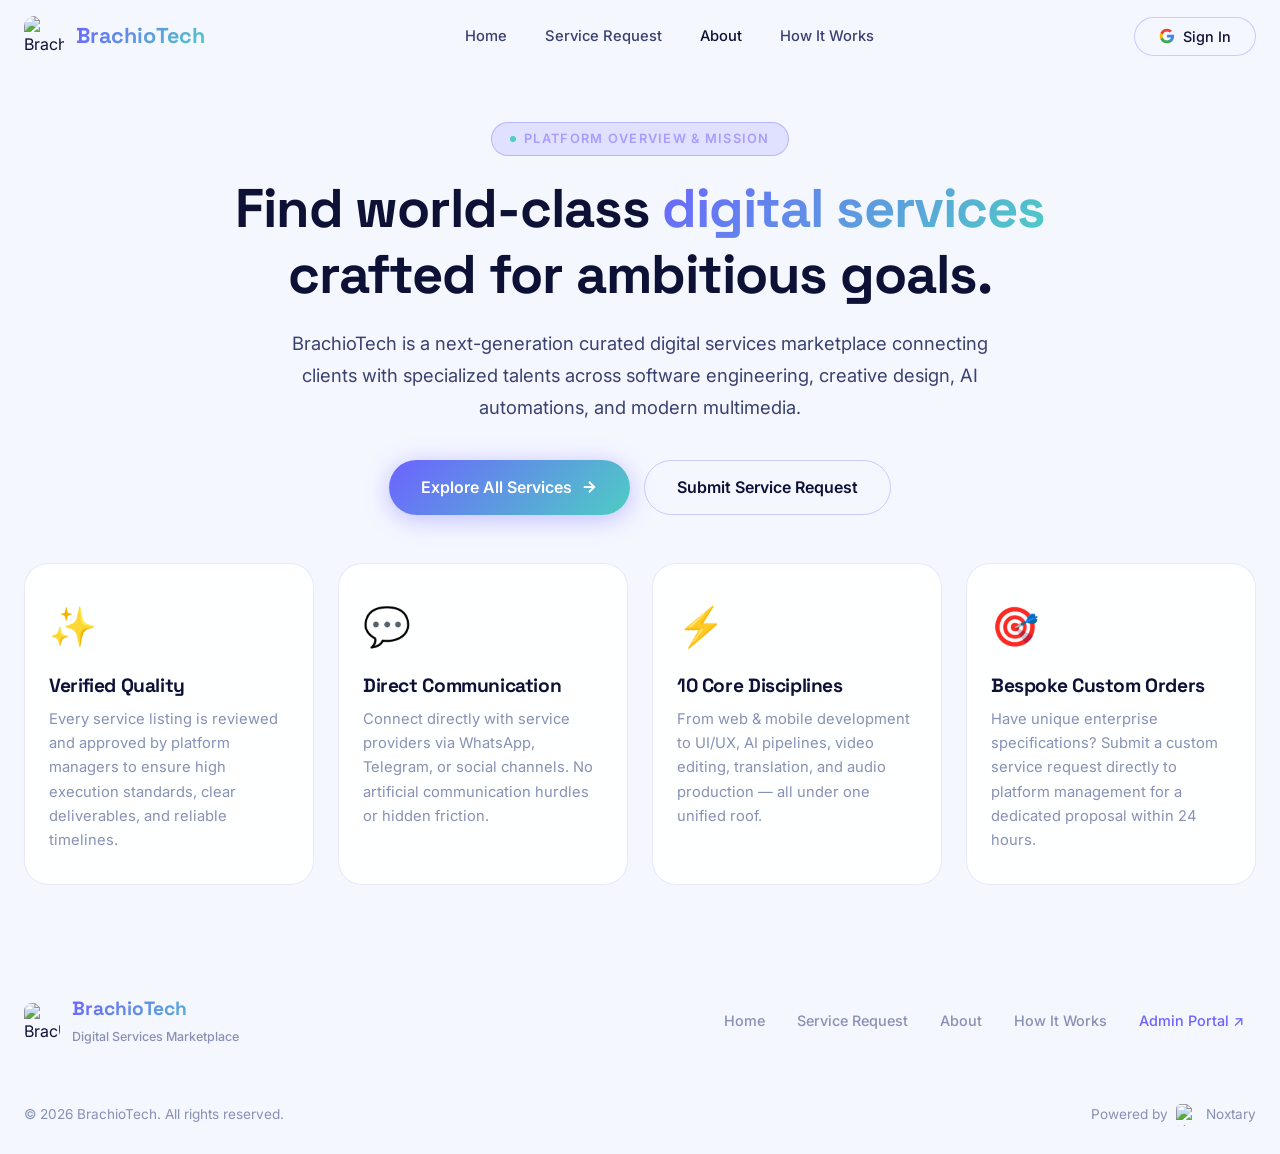
==== commit 55a5a661: "Add files via upload" ====
--- a/about.html
+++ b/about.html
@@ -16,12 +16,12 @@
   </script>
   <style>
     .about-hero {
-      padding: calc(var(--nav-height) + 60px) 0 80px;
+      padding: calc(var(--nav-height) + 50px) 0 60px;
       text-align: center;
       position: relative;
     }
     .about-lead-title {
-      font-size: clamp(2.2rem, 5vw, 3.6rem);
+      font-size: clamp(2.2rem, 5vw, 3.4rem);
       font-weight: 800;
       line-height: 1.2;
       margin-bottom: 20px;
@@ -82,15 +82,44 @@
     </a>
 
     <ul class="nav-links" role="list">
-      <li><a href="index.html"              class="nav-link" id="nav-home">Home</a></li>
-      <li><a href="index.html#services"     class="nav-link" id="nav-services">Explore Services</a></li>
-      <li><a href="index.html#custom-order" class="nav-link" id="nav-custom">Service Request</a></li>
-      <li><a href="about.html"              class="nav-link active" id="nav-about">About</a></li>
-      <li><a href="index.html#how-it-works" class="nav-link" id="nav-process">How It Works</a></li>
+      <li><a href="index.html"           class="nav-link" id="nav-home">Home</a></li>
+      <li><a href="service-request.html" class="nav-link" id="nav-custom">Service Request</a></li>
+      <li><a href="about.html"           class="nav-link active" id="nav-about">About</a></li>
+      <li><a href="how-it-works.html"    class="nav-link" id="nav-how">How It Works</a></li>
     </ul>
 
     <div class="nav-actions">
-      <a href="index.html#services" class="btn btn-primary btn-sm nav-cta">Browse Services</a>
+      <!-- Auth Container (Desktop) -->
+      <div class="auth-container" id="nav-auth-container">
+        <button type="button" class="btn btn-outline btn-sm auth-login-btn" id="google-login-btn" aria-label="Sign in with Google">
+          <svg class="google-icon" width="16" height="16" viewBox="0 0 24 24" aria-hidden="true">
+            <path fill="#4285F4" d="M22.56 12.25c0-.78-.07-1.53-.2-2.25H12v4.26h5.92c-.26 1.37-1.04 2.53-2.21 3.31v2.77h3.57c2.08-1.92 3.28-4.74 3.28-8.09z"/>
+            <path fill="#34A853" d="M12 23c2.97 0 5.46-.98 7.28-2.66l-3.57-2.77c-.98.66-2.23 1.06-3.71 1.06-2.86 0-5.29-1.93-6.16-4.53H2.18v2.84C3.99 20.53 7.7 23 12 23z"/>
+            <path fill="#FBBC05" d="M5.84 14.09c-.22-.66-.35-1.36-.35-2.09s.13-1.43.35-2.09V7.06H2.18C1.43 8.55 1 10.22 1 12s.43 3.45 1.18 4.94l2.85-2.22.81-.63z"/>
+            <path fill="#EA4335" d="M12 5.38c1.62 0 3.06.56 4.21 1.64l3.15-3.15C17.45 2.09 14.97 1 12 1 7.7 1 3.99 3.47 2.18 7.06l3.66 2.84c.87-2.6 3.3-4.52 6.16-4.52z"/>
+          </svg>
+          <span>Sign In</span>
+        </button>
+
+        <div class="auth-user-menu" style="display: none;">
+          <a href="upload.html" class="auth-admin-link btn btn-outline btn-sm" style="display: none;" title="Admin Dashboard">
+            ⚙️ Admin
+          </a>
+          <div class="auth-user-badge">
+            <img class="auth-user-avatar" src="" alt="User" width="28" height="28" />
+            <span class="auth-user-name">User</span>
+          </div>
+          <button type="button" class="btn btn-outline btn-sm auth-logout-btn" title="Sign Out">
+            <svg width="14" height="14" viewBox="0 0 24 24" fill="none" stroke="currentColor" stroke-width="2">
+              <path d="M9 21H5a2 2 0 0 1-2-2V5a2 2 0 0 1 2-2h4"/>
+              <polyline points="16 17 21 12 16 7"/>
+              <line x1="21" y1="12" x2="9" y2="12"/>
+            </svg>
+            <span>Logout</span>
+          </button>
+        </div>
+      </div>
+
       <button class="hamburger" id="hamburger" aria-label="Toggle menu" aria-expanded="false" aria-controls="nav-drawer">
         <span></span><span></span><span></span>
       </button>
@@ -100,18 +129,48 @@
 
 <!-- Mobile Drawer -->
 <div class="nav-drawer" id="nav-drawer" aria-label="Mobile navigation">
-  <a href="index.html"              class="nav-link">Home</a>
-  <a href="index.html#services"     class="nav-link">Explore Services</a>
-  <a href="index.html#custom-order" class="nav-link">Service Request</a>
-  <a href="about.html"              class="nav-link active">About</a>
-  <a href="index.html#how-it-works" class="nav-link">How It Works</a>
+  <a href="index.html"           class="nav-link" id="drawer-home">Home</a>
+  <a href="service-request.html" class="nav-link" id="drawer-custom">Service Request</a>
+  <a href="about.html"           class="nav-link active" id="drawer-about">About</a>
+  <a href="how-it-works.html"    class="nav-link" id="drawer-how">How It Works</a>
+
+  <div class="drawer-auth-box" style="padding-top: 14px; border-top: 1px solid var(--border-subtle); margin-top: 8px;">
+    <div class="auth-container" id="drawer-auth-container">
+      <button type="button" class="btn btn-outline btn-sm auth-login-btn" style="width:100%; justify-content:center;">
+        <svg class="google-icon" width="16" height="16" viewBox="0 0 24 24" aria-hidden="true">
+          <path fill="#4285F4" d="M22.56 12.25c0-.78-.07-1.53-.2-2.25H12v4.26h5.92c-.26 1.37-1.04 2.53-2.21 3.31v2.77h3.57c2.08-1.92 3.28-4.74 3.28-8.09z"/>
+          <path fill="#34A853" d="M12 23c2.97 0 5.46-.98 7.28-2.66l-3.57-2.77c-.98.66-2.23 1.06-3.71 1.06-2.86 0-5.29-1.93-6.16-4.53H2.18v2.84C3.99 20.53 7.7 23 12 23z"/>
+          <path fill="#FBBC05" d="M5.84 14.09c-.22-.66-.35-1.36-.35-2.09s.13-1.43.35-2.09V7.06H2.18C1.43 8.55 1 10.22 1 12s.43 3.45 1.18 4.94l2.85-2.22.81-.63z"/>
+          <path fill="#EA4335" d="M12 5.38c1.62 0 3.06.56 4.21 1.64l3.15-3.15C17.45 2.09 14.97 1 12 1 7.7 1 3.99 3.47 2.18 7.06l3.66 2.84c.87-2.6 3.3-4.52 6.16-4.52z"/>
+        </svg>
+        <span>Sign in with Google</span>
+      </button>
+      <div class="auth-user-menu" style="display: none; flex-direction: column; gap: 10px; width: 100%;">
+        <div class="auth-user-badge" style="width: 100%; justify-content: flex-start;">
+          <img class="auth-user-avatar" src="" alt="User" width="28" height="28" />
+          <span class="auth-user-name">User</span>
+        </div>
+        <a href="upload.html" class="auth-admin-link btn btn-outline btn-sm" style="display: none; width: 100%; justify-content: center;">
+          ⚙️ Admin Panel
+        </a>
+        <button type="button" class="btn btn-outline btn-sm auth-logout-btn" style="width: 100%; justify-content: center;">
+          <svg width="14" height="14" viewBox="0 0 24 24" fill="none" stroke="currentColor" stroke-width="2">
+            <path d="M9 21H5a2 2 0 0 1-2-2V5a2 2 0 0 1 2-2h4"/>
+            <polyline points="16 17 21 12 16 7"/>
+            <line x1="21" y1="12" x2="9" y2="12"/>
+          </svg>
+          <span>Sign Out</span>
+        </button>
+      </div>
+    </div>
+  </div>
 </div>
 
 <!-- Main Content -->
 <main>
   <section class="about-hero">
     <div class="container">
-      <div class="hero-badge" style="margin-bottom: 20px;">
+      <div class="hero-badge" style="margin-bottom: 20px; display: inline-flex;">
         <span class="hero-badge-dot"></span>
         Platform Overview &amp; Mission
       </div>
@@ -126,11 +185,11 @@
       </p>
 
       <div style="display:flex; gap:14px; justify-content:center; flex-wrap:wrap;">
-        <a href="index.html#services" class="btn btn-primary">
+        <a href="services.html" class="btn btn-primary">
           Explore All Services
           <svg width="18" height="18" viewBox="0 0 24 24" fill="none" stroke="currentColor" stroke-width="2.5"><path d="M5 12h14M12 5l7 7-7 7"/></svg>
         </a>
-        <a href="index.html#custom-order" class="btn btn-outline">
+        <a href="service-request.html" class="btn btn-outline">
           Submit Service Request
         </a>
       </div>
@@ -179,22 +238,36 @@
       </div>
 
       <nav class="footer-nav" aria-label="Footer navigation">
-        <a href="index.html#services">Services</a>
-        <a href="index.html#custom-order">Service Request</a>
+        <a href="index.html">Home</a>
+        <a href="service-request.html">Service Request</a>
         <a href="about.html">About</a>
-        <a href="index.html#how-it-works">How It Works</a>
+        <a href="how-it-works.html">How It Works</a>
         <a href="admin-login.html" style="color: var(--accent-primary);">Admin Portal ↗</a>
       </nav>
     </div>
 
     <div class="footer-divider"></div>
     <div class="footer-bottom">
-      <span class="footer-copy">© 2026 BrachioTech Marketplace. All rights reserved.</span>
+      <span class="footer-copy">© 2026 BrachioTech. All rights reserved.</span>
+      <a href="https://noxtary.vercel.app/"
+         target="_blank" rel="noopener noreferrer"
+         class="footer-powered" aria-label="Visit Noxtary">
+        Powered by
+        <img src="https://i.postimg.cc/P5BdcqZL/1000105011.png"
+             alt="Noxtary Logo"
+             width="22" height="22"
+             loading="lazy" />
+        Noxtary
+      </a>
     </div>
   </div>
 </footer>
 
+<div class="toast-container" id="toast-container" aria-live="polite"></div>
+
 <script src="js/theme.js"></script>
 <script src="js/main.js" defer></script>
+<script type="module" src="js/auth.js"></script>
+<script type="module" src="js/announcements.js"></script>
 </body>
 </html>
--- a/css/style.css
+++ b/css/style.css
@@ -37,6 +37,7 @@
 
   --border-glass: 1px solid rgba(255, 255, 255, 0.1);
   --border-accent: 1px solid rgba(108, 99, 255, 0.4);
+  --border-subtle: rgba(255, 255, 255, 0.08);
 
   --radius-sm: 8px;
   --radius-md: 16px;
@@ -75,6 +76,7 @@
   --shadow-glow: 0 0 40px rgba(108, 99, 255, 0.2);
 
   --border-glass: 1px solid rgba(108, 99, 255, 0.15);
+  --border-subtle: rgba(108, 99, 255, 0.1);
   --bg-card: rgba(255, 255, 255, 0.9);
 }
 
@@ -454,6 +456,84 @@
 .auth-admin-link:hover {
   background: rgba(108, 99, 255, 0.25);
   color: #fff;
+}
+
+/* User announcement modal */
+.announcement-modal-backdrop {
+  position: fixed;
+  inset: 0;
+  z-index: 1200;
+  display: flex;
+  align-items: center;
+  justify-content: center;
+  padding: 20px;
+  background: rgba(4, 7, 20, 0.72);
+  backdrop-filter: blur(8px);
+  opacity: 0;
+  transition: opacity 0.2s ease;
+}
+
+.announcement-modal-backdrop.visible { opacity: 1; }
+
+.announcement-modal-card {
+  position: relative;
+  width: min(100%, 520px);
+  padding: 38px 34px 32px;
+  background: var(--bg-card);
+  border: var(--border-glass);
+  border-radius: var(--radius-lg);
+  box-shadow: var(--shadow-lg);
+  transform: scale(0.94) translateY(10px);
+  transition: transform 0.22s ease;
+}
+
+.announcement-modal-backdrop.visible .announcement-modal-card { transform: scale(1) translateY(0); }
+
+.announcement-modal-close {
+  position: absolute;
+  top: 14px;
+  right: 16px;
+  width: 32px;
+  height: 32px;
+  border: 1px solid var(--border-subtle);
+  border-radius: 50%;
+  background: transparent;
+  color: var(--text-secondary);
+  font-size: 1.35rem;
+  line-height: 1;
+  cursor: pointer;
+}
+
+.announcement-modal-close:hover { color: var(--text-primary); border-color: var(--accent-primary); }
+
+.announcement-modal-icon {
+  display: flex;
+  align-items: center;
+  justify-content: center;
+  width: 44px;
+  height: 44px;
+  margin-bottom: 16px;
+  border-radius: 12px;
+  background: var(--gradient-primary);
+  color: #fff;
+  font-size: 1.4rem;
+  font-weight: 800;
+}
+
+.announcement-modal-eyebrow {
+  margin: 0 0 6px;
+  color: var(--accent-primary);
+  font-size: 0.78rem;
+  font-weight: 700;
+  letter-spacing: 0.08em;
+  text-transform: uppercase;
+}
+
+.announcement-modal-title { margin: 0 0 14px; color: var(--text-primary); font-size: 1.5rem; }
+.announcement-modal-content { margin: 0 0 24px; color: var(--text-secondary); line-height: 1.7; white-space: pre-wrap; }
+
+@media (max-width: 520px) {
+  .announcement-modal-card { padding: 34px 22px 24px; }
 }
 
 /* Hamburger */
@@ -2683,6 +2763,12 @@
    BRACHIOTECH MARKETPLACE STYLES (FIVERR-LIKE PLATFORM)
    ============================================================ */
 
+/* ---- Marketplace Page Hero (services.html) ---- */
+.marketplace-page-hero {
+  padding: 40px 0 20px;
+  text-align: center;
+}
+
 /* ---- Marketplace Hero Search ---- */
 .hero-search-container {
   width: 100%;
@@ -3161,3 +3247,174 @@
   }
 }
 
+/* ---- Loading Spinner (used by marketplace.js on all pages) ---- */
+.admin-spinner {
+  width: 36px;
+  height: 36px;
+  border: 3px solid rgba(108, 99, 255, 0.15);
+  border-top-color: var(--accent-primary);
+  border-radius: 50%;
+  animation: spin 0.75s linear infinite;
+}
+
+@keyframes spin {
+  to { transform: rotate(360deg); }
+}
+
+/* ============================================
+   PHASE 4: FREELANCER CARD, PRICE & GMAIL STYLES
+   ============================================ */
+
+/* Product Price Display Enhancement */
+.product-price-block {
+  display: flex;
+  align-items: baseline;
+  gap: 8px;
+  margin-bottom: 20px;
+}
+
+.product-price-prefix {
+  font-size: 0.95rem;
+  color: var(--text-muted);
+  font-weight: 500;
+  text-transform: uppercase;
+  letter-spacing: 0.05em;
+}
+
+.product-price-amount {
+  font-size: clamp(1.6rem, 3vw, 2.2rem);
+  font-weight: 800;
+  color: var(--text-primary);
+  display: inline-flex;
+  align-items: baseline;
+  gap: 6px;
+}
+
+.product-price-currency {
+  font-size: 0.85rem;
+  font-weight: 700;
+  color: var(--accent-primary);
+  background: rgba(108, 99, 255, 0.12);
+  border: 1px solid rgba(108, 99, 255, 0.25);
+  padding: 2px 8px;
+  border-radius: var(--radius-sm);
+  vertical-align: middle;
+}
+
+/* Freelancer Profile Card */
+.product-freelancer-card {
+  background: var(--bg-card);
+  border: 1px solid var(--border-glass, rgba(255, 255, 255, 0.1));
+  border-radius: var(--radius-lg);
+  padding: 22px 24px;
+  margin: 24px 0;
+  box-shadow: var(--shadow-sm);
+  transition: transform 0.2s ease, box-shadow 0.2s ease, border-color 0.2s ease;
+  position: relative;
+  overflow: hidden;
+}
+
+.product-freelancer-card:hover {
+  transform: translateY(-2px);
+  border-color: rgba(108, 99, 255, 0.35);
+  box-shadow: var(--shadow-md);
+}
+
+.freelancer-card-header {
+  display: flex;
+  align-items: center;
+  gap: 16px;
+  margin-bottom: 12px;
+}
+
+.freelancer-avatar-wrap {
+  position: relative;
+  width: 60px;
+  height: 60px;
+  flex-shrink: 0;
+}
+
+.freelancer-avatar {
+  width: 100%;
+  height: 100%;
+  border-radius: 50%;
+  object-fit: cover;
+  border: 2px solid var(--accent-primary);
+  box-shadow: 0 0 12px rgba(108, 99, 255, 0.3);
+}
+
+.freelancer-avatar-placeholder {
+  width: 100%;
+  height: 100%;
+  border-radius: 50%;
+  background: var(--gradient-primary);
+  color: #fff;
+  font-weight: 700;
+  font-size: 1.2rem;
+  display: flex;
+  align-items: center;
+  justify-content: center;
+  border: 2px solid var(--accent-primary);
+}
+
+.freelancer-verified-badge {
+  position: absolute;
+  bottom: -2px;
+  right: -2px;
+  width: 20px;
+  height: 20px;
+  background: #34A853;
+  color: #fff;
+  border-radius: 50%;
+  display: flex;
+  align-items: center;
+  justify-content: center;
+  border: 2px solid var(--bg-card);
+  box-shadow: 0 2px 6px rgba(0, 0, 0, 0.3);
+}
+
+.freelancer-info-block {
+  display: flex;
+  flex-direction: column;
+  gap: 3px;
+}
+
+.freelancer-badge-tag {
+  font-size: 0.72rem;
+  font-weight: 700;
+  text-transform: uppercase;
+  letter-spacing: 0.06em;
+  color: var(--accent-primary);
+}
+
+.freelancer-name {
+  font-size: 1.15rem;
+  font-weight: 700;
+  color: var(--text-primary);
+  margin: 0;
+  line-height: 1.3;
+}
+
+.freelancer-bio {
+  font-size: 0.9rem;
+  color: var(--text-secondary);
+  line-height: 1.6;
+  margin: 0;
+  padding-top: 10px;
+  border-top: 1px solid var(--border-subtle);
+}
+
+/* Platform Link: Gmail Button */
+.social-platform-btn.plat-gmail {
+  background: rgba(234, 67, 53, 0.1);
+  border: 1px solid rgba(234, 67, 53, 0.3);
+  color: #ea4335;
+}
+
+.social-platform-btn.plat-gmail:hover {
+  background: #ea4335;
+  color: #fff;
+  border-color: #ea4335;
+  box-shadow: 0 4px 16px rgba(234, 67, 53, 0.4);
+  transform: translateY(-2px);
+}
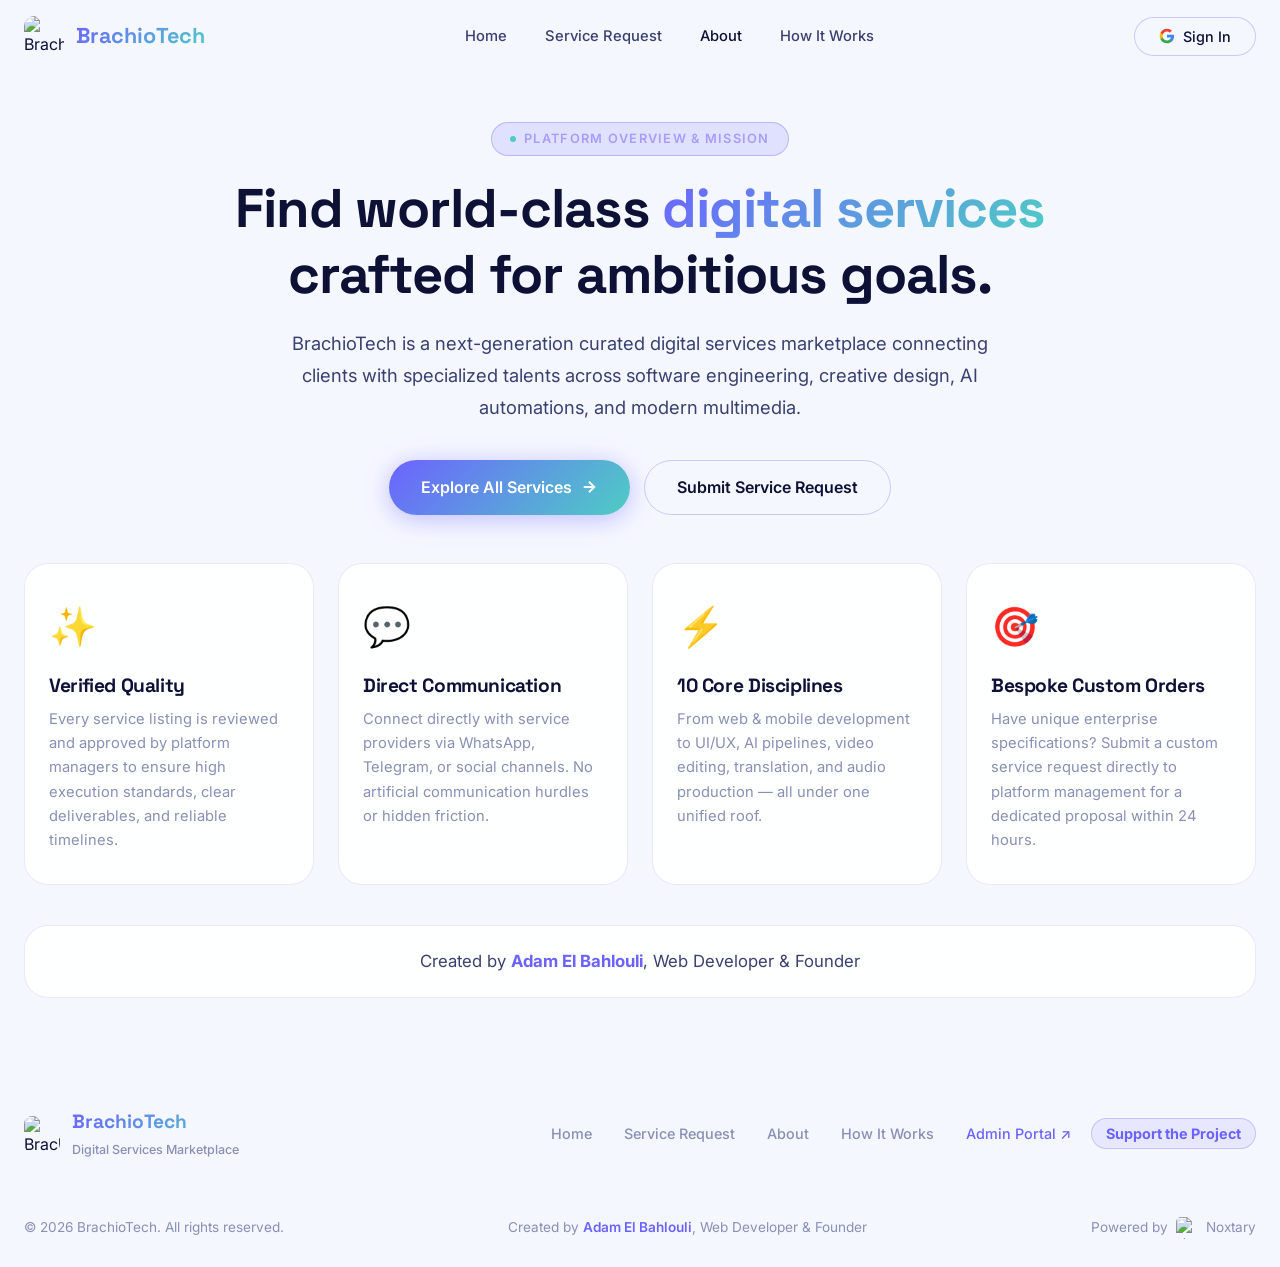
==== commit 0305dd2a: "Add files via upload" ====
--- a/about.html
+++ b/about.html
@@ -220,6 +220,11 @@
           <p class="about-feature-desc">Have unique enterprise specifications? Submit a custom service request directly to platform management for a dedicated proposal within 24 hours.</p>
         </div>
       </div>
+
+      <!-- Founder Attribution -->
+      <div style="margin-top: 40px; padding: 22px 24px; background: var(--bg-card); border: var(--border-glass); border-radius: var(--radius-lg); text-align: center;">
+        <p style="margin: 0; font-size: 1.05rem; color: var(--text-secondary);">Created by <a href="https://elbahlouli.noxtary.com/" style="color: var(--accent-primary); font-weight: 700;">Adam El Bahlouli</a>, Web Developer &amp; Founder</p>
+      </div>
     </div>
   </section>
 </main>
@@ -249,6 +254,7 @@
     <div class="footer-divider"></div>
     <div class="footer-bottom">
       <span class="footer-copy">© 2026 BrachioTech. All rights reserved.</span>
+      <p>Created by <a href="https://elbahlouli.noxtary.com/">Adam El Bahlouli</a>, Web Developer & Founder</p>
       <a href="https://noxtary.vercel.app/"
          target="_blank" rel="noopener noreferrer"
          class="footer-powered" aria-label="Visit Noxtary">
--- a/css/style.css
+++ b/css/style.css
@@ -2468,6 +2468,196 @@
   background: rgba(255,255,255,0.06);
 }
 
+.support-project-trigger {
+  color: var(--accent-primary);
+  background: rgba(108, 99, 255, 0.1);
+  border: 1px solid rgba(108, 99, 255, 0.28);
+  font-size: 0.9rem;
+  font-weight: 700;
+  padding: 6px 14px;
+  border-radius: var(--radius-full);
+  font-family: inherit;
+  transition: all var(--transition-fast);
+}
+
+.support-project-trigger:hover {
+  color: var(--text-primary);
+  background: rgba(108, 99, 255, 0.22);
+  border-color: var(--accent-primary);
+  transform: translateY(-1px);
+}
+
+.support-modal-overlay {
+  position: fixed;
+  inset: 0;
+  z-index: 2100;
+  display: flex;
+  align-items: center;
+  justify-content: center;
+  padding: 20px;
+  background: rgba(3, 6, 20, 0.76);
+  backdrop-filter: blur(8px);
+  opacity: 0;
+  pointer-events: none;
+  transition: opacity var(--transition-base);
+}
+
+.support-modal-overlay.show {
+  opacity: 1;
+  pointer-events: auto;
+}
+
+.support-modal-card {
+  position: relative;
+  width: min(100%, 480px);
+  padding: 34px;
+  border: 1px solid rgba(255, 255, 255, 0.13);
+  border-radius: var(--radius-lg);
+  background: var(--bg-secondary);
+  box-shadow: var(--shadow-lg), 0 0 40px rgba(108, 99, 255, 0.16);
+  transform: translateY(12px) scale(0.97);
+  transition: transform var(--transition-base);
+}
+
+.support-modal-overlay.show .support-modal-card {
+  transform: translateY(0) scale(1);
+}
+
+.support-modal-close {
+  position: absolute;
+  top: 16px;
+  left: 16px;
+  width: 34px;
+  height: 34px;
+  border: 1px solid rgba(255, 255, 255, 0.12);
+  border-radius: 10px;
+  background: rgba(255, 255, 255, 0.06);
+  color: var(--text-secondary);
+  font-size: 1.5rem;
+  line-height: 1;
+  transition: all var(--transition-fast);
+}
+
+.support-modal-close:hover {
+  color: var(--text-primary);
+  background: rgba(255, 107, 107, 0.16);
+  border-color: rgba(255, 107, 107, 0.35);
+}
+
+.support-modal-heading {
+  padding-left: 28px;
+  margin-bottom: 26px;
+}
+
+.support-modal-eyebrow {
+  display: block;
+  margin-bottom: 8px;
+  color: var(--accent-secondary);
+  font-size: 0.75rem;
+  font-weight: 700;
+  letter-spacing: 0.12em;
+  text-transform: uppercase;
+}
+
+.support-modal-heading h2 {
+  margin-bottom: 8px;
+  color: var(--text-primary);
+  font-size: 1.55rem;
+}
+
+.support-modal-heading p {
+  color: var(--text-secondary);
+  font-size: 0.95rem;
+}
+
+.support-options {
+  display: grid;
+  gap: 12px;
+}
+
+.support-option {
+  display: flex;
+  align-items: center;
+  gap: 14px;
+  min-height: 76px;
+  padding: 13px 16px;
+  border: 1px solid rgba(255, 255, 255, 0.1);
+  border-radius: var(--radius-md);
+  background: rgba(255, 255, 255, 0.045);
+  transition: all var(--transition-fast);
+}
+
+.support-option:hover {
+  border-color: rgba(255, 255, 255, 0.28);
+  background: rgba(255, 255, 255, 0.09);
+  transform: translateY(-2px);
+}
+
+.support-option-logo {
+  display: grid;
+  place-items: center;
+  width: 44px;
+  height: 44px;
+  flex: 0 0 44px;
+  border-radius: 12px;
+  color: #fff;
+  font-size: 1.45rem;
+  font-weight: 800;
+  font-family: var(--font-display);
+}
+
+.support-option-paypal .support-option-logo {
+  background: #0070ba;
+  font-style: italic;
+}
+
+.support-option-payoneer .support-option-logo {
+  background: #ff4800;
+}
+
+.support-option-copy {
+  display: flex;
+  flex: 1;
+  flex-direction: column;
+  gap: 2px;
+}
+
+.support-option-copy strong {
+  color: var(--text-primary);
+  font-size: 1rem;
+}
+
+.support-option-copy small {
+  color: var(--text-secondary);
+  font-size: 0.8rem;
+}
+
+.support-option-arrow {
+  color: var(--text-muted);
+  font-size: 1.25rem;
+  direction: ltr;
+}
+
+[data-theme="light"] .support-modal-overlay {
+  background: rgba(221, 225, 245, 0.72);
+}
+
+[data-theme="light"] .support-modal-card {
+  border-color: rgba(108, 99, 255, 0.18);
+  box-shadow: var(--shadow-lg), 0 0 40px rgba(108, 99, 255, 0.12);
+}
+
+[data-theme="light"] .support-modal-close,
+[data-theme="light"] .support-option {
+  border-color: rgba(108, 99, 255, 0.14);
+  background: rgba(255, 255, 255, 0.56);
+}
+
+[data-theme="light"] .support-option:hover {
+  border-color: rgba(108, 99, 255, 0.32);
+  background: rgba(255, 255, 255, 0.9);
+}
+
 .footer-divider {
   height: 1px;
   background: rgba(255,255,255,0.06);
@@ -2506,6 +2696,24 @@
   height: 22px;
   border-radius: 5px;
   object-fit: contain;
+}
+
+.footer-bottom p {
+  margin: 0;
+  font-size: 0.85rem;
+  color: var(--text-muted);
+}
+
+.footer-bottom p a {
+  color: var(--accent-primary);
+  text-decoration: none;
+  font-weight: 600;
+  transition: all var(--transition-fast);
+}
+
+.footer-bottom p a:hover {
+  color: var(--accent-secondary, #4ecdc4);
+  text-decoration: underline;
 }
 
 /* ============================================
